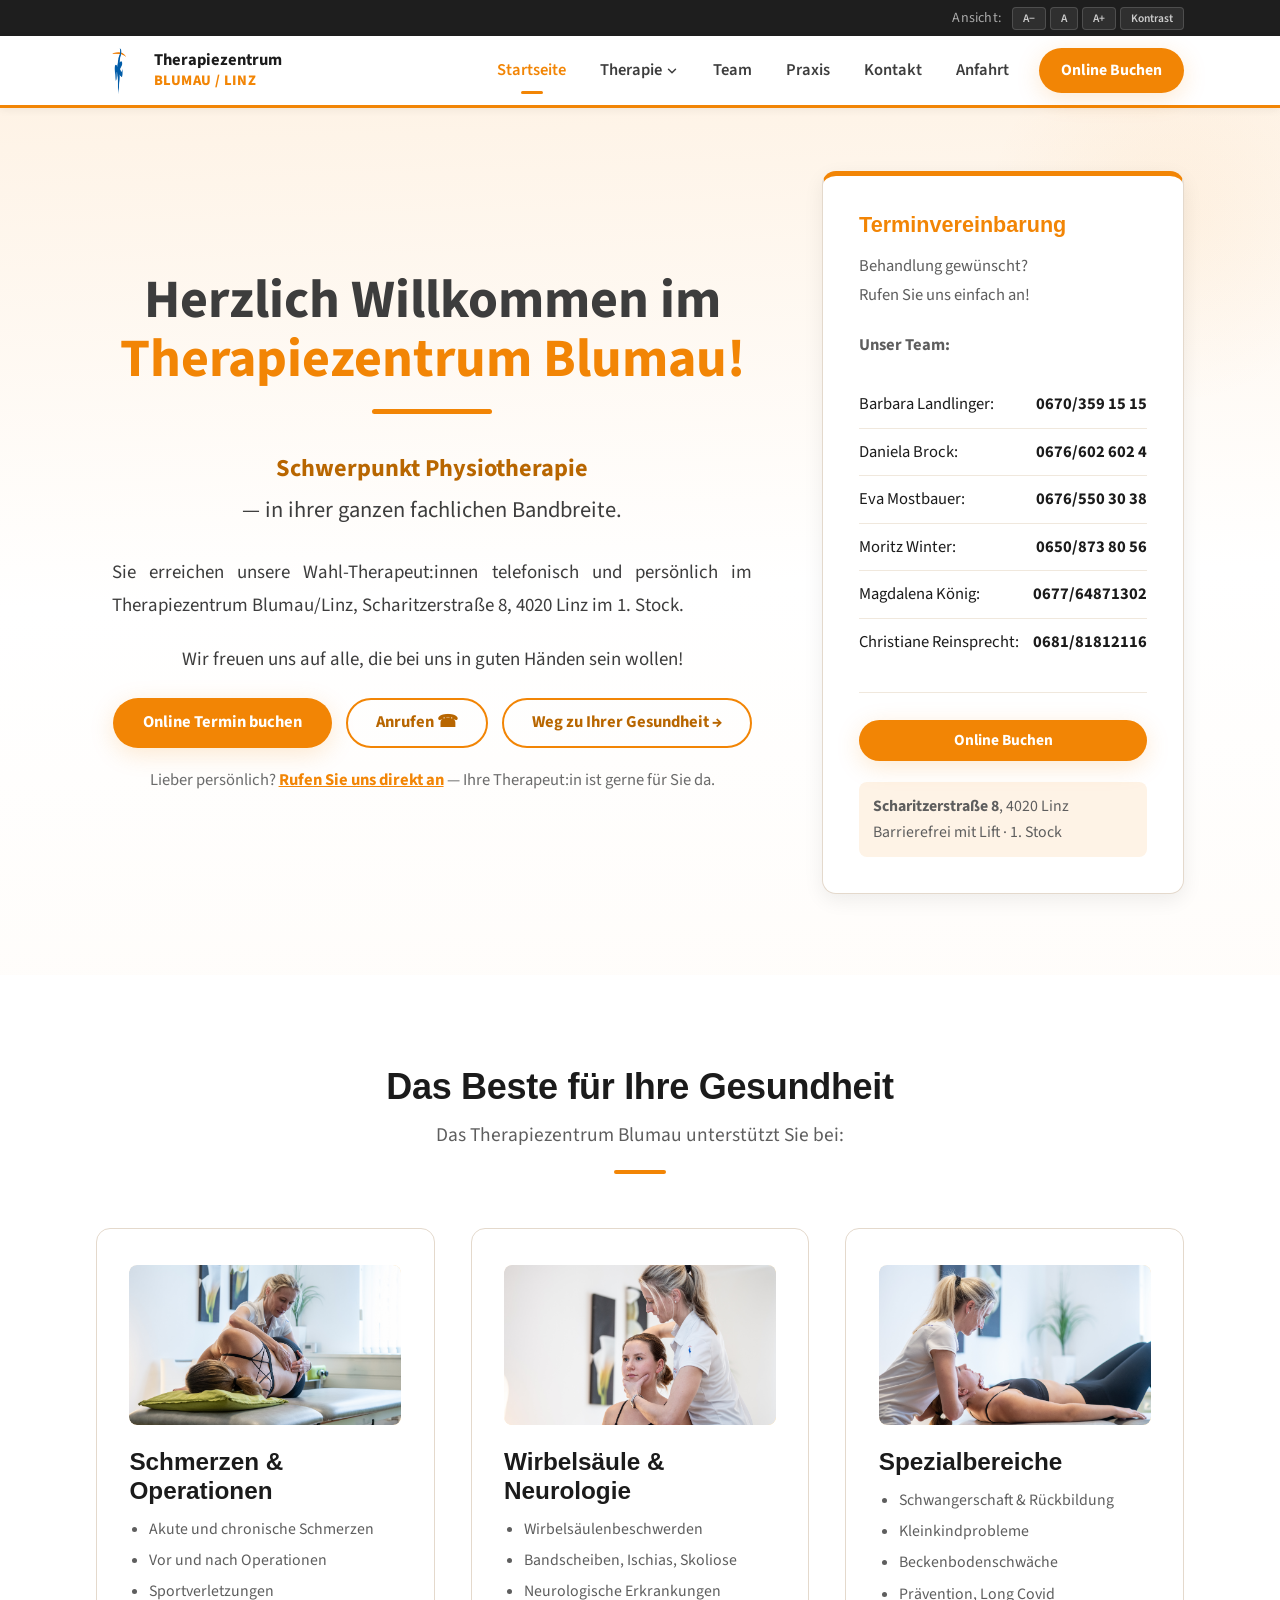
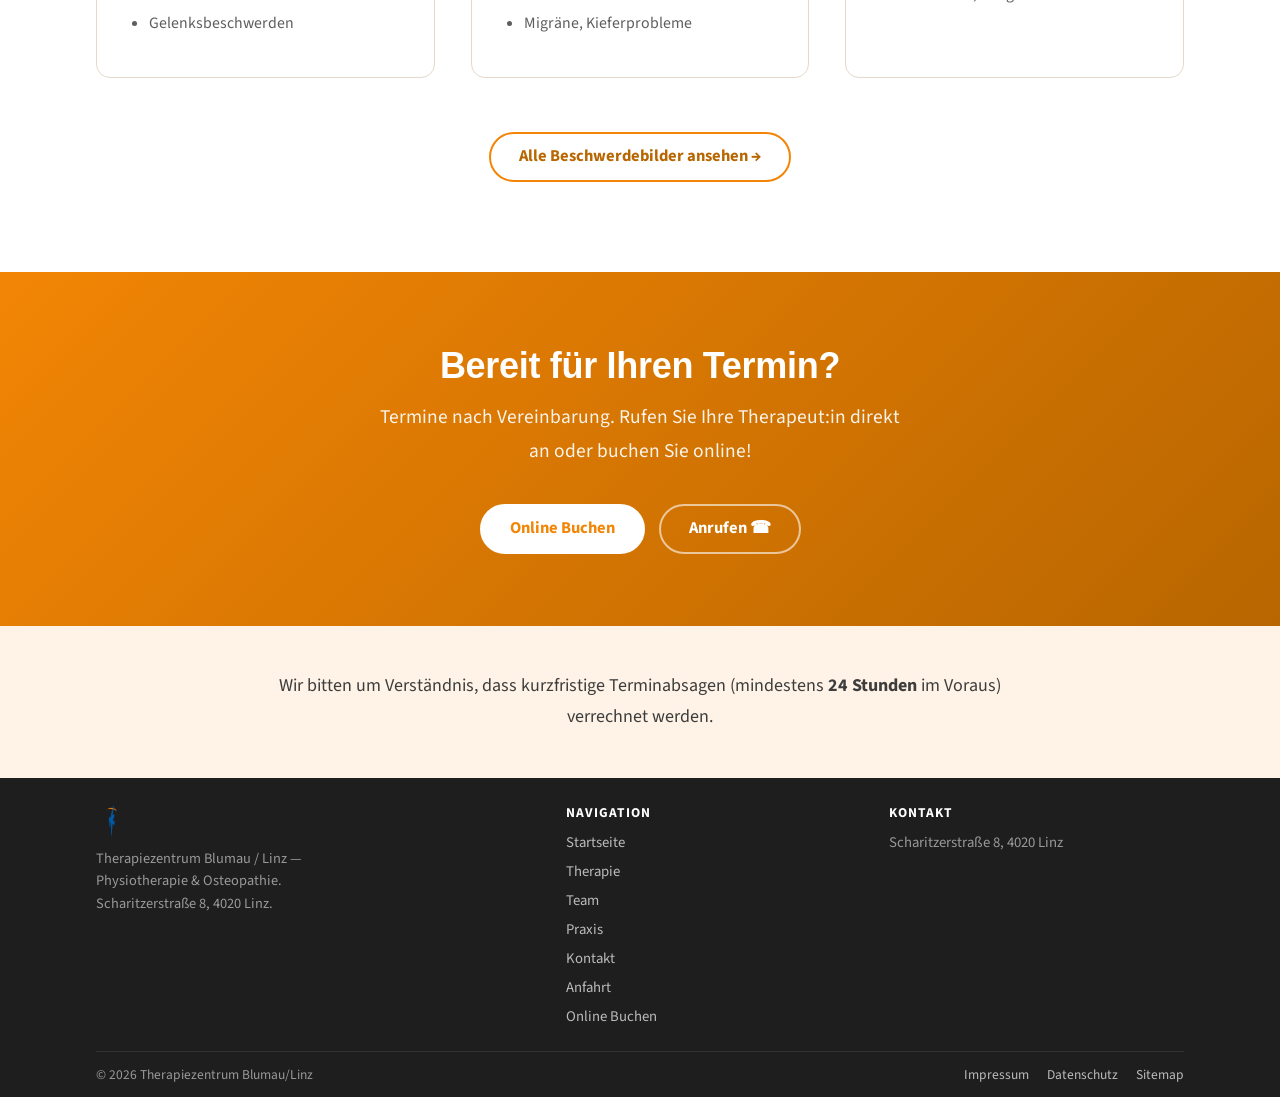
==== index.html @ 78f52077 "Startseite: "Unser Team" statt "Team TZB 2.0", zwei Varianten fuer Herzlich Willkommen Excel-Zeilen " ====
<!DOCTYPE html>
<html lang="de">
<head>
  <meta charset="UTF-8">
  <meta name="viewport" content="width=device-width, initial-scale=1.0">
  <title>Therapiezentrum Blumau / Linz — Physiotherapie & Osteopathie</title>
  <meta name="description" content="Therapiezentrum Blumau in Linz. Physiotherapie und Osteopathie. Wahltherapeuten, barrierefrei, Scharitzerstraße 8.">
  <link rel="preconnect" href="https://fonts.googleapis.com">
  <link rel="preconnect" href="https://fonts.gstatic.com" crossorigin>
  <link href="https://fonts.googleapis.com/css2?family=Playfair+Display:wght@500;700;800&family=Source+Sans+3:wght@400;500;600;700&family=Caveat:wght@700&display=swap" rel="stylesheet">
  <link rel="stylesheet" href="css/style.css">
</head>
<body>

  <!-- Splash Screen -->
  <div id="splash" aria-hidden="true">
    <img src="images/logo 2011 Manderl rev00.png" alt="" class="splash__logo">
    <p class="splash__name">Therapiezentrum<br><span>Blumau / Linz</span></p>
  </div>

  <!-- Accessibility Bar -->
  <div class="a11y-bar" role="toolbar" aria-label="Barrierefreiheit-Werkzeuge">
    <div class="container a11y-bar__inner">
      <span>Ansicht:</span>
      <div class="a11y-bar__controls">
        <button onclick="adjustFontSize(-1)" aria-label="Schrift verkleinern">A−</button>
        <button onclick="adjustFontSize(0)" aria-label="Schrift zurücksetzen">A</button>
        <button onclick="adjustFontSize(1)" aria-label="Schrift vergrößern">A+</button>
        <button onclick="toggleContrast()" id="contrastBtn" aria-label="Hohen Kontrast umschalten" aria-pressed="false">Kontrast</button>
      </div>
    </div>
  </div>

  <!-- Header -->
  <header class="site-header">
    <div class="container site-header__inner">
      <a href="index.html" class="logo" aria-label="Startseite">
        <div class="logo__icon">
          <img src="images/logo 2011 Manderl rev00.png" alt="" aria-hidden="true">
        </div>
        <div class="logo__text">Therapiezentrum<br><span>Blumau / Linz</span></div>
      </a>
      <button class="mobile-toggle" aria-label="Menü öffnen" aria-expanded="false">
        <span class="bar"></span><span class="bar"></span><span class="bar"></span>
      </button>
      <nav class="main-nav" aria-label="Hauptnavigation">
        <a href="index.html" class="main-nav__link main-nav__link--active">Startseite</a>
        <div class="nav-dropdown">
          <a href="therapie.html" class="main-nav__link">Therapie <svg class="nav-caret" width="14" height="14" viewBox="0 0 24 24" fill="none" stroke="currentColor" stroke-width="2.5" stroke-linecap="round" stroke-linejoin="round" aria-hidden="true"><polyline points="6 9 12 15 18 9"/></svg></a>
          <div class="nav-dropdown__panel" role="menu">
            <a href="therapie.html#physiotherapie" class="nav-dropdown__item" role="menuitem">
              <span class="nav-dropdown__item-icon"><svg width="14" height="14" viewBox="0 0 22 22" fill="none" aria-hidden="true"><rect x="8" y="2" width="6" height="18" rx="3" fill="currentColor"/><rect x="2" y="8" width="18" height="6" rx="3" fill="currentColor"/></svg></span>
              Physiotherapie
            </a>
            <a href="therapie.html#osteopathie" class="nav-dropdown__item" role="menuitem">
              <span class="nav-dropdown__item-icon"><svg width="14" height="14" viewBox="0 0 22 22" fill="none" aria-hidden="true"><circle cx="11" cy="11" r="9" stroke="currentColor" stroke-width="2" fill="none"/><rect x="9" y="5" width="4" height="12" rx="1.5" fill="currentColor"/><rect x="5" y="9" width="12" height="4" rx="1.5" fill="currentColor"/></svg></span>
              Osteopathie
            </a>
          </div>
        </div>
        <a href="team.html" class="main-nav__link">Team</a>
        <a href="praxis.html" class="main-nav__link">Praxis</a>
        <a href="kontakt.html" class="main-nav__link">Kontakt</a>
        <a href="anfahrt.html" class="main-nav__link">Anfahrt</a>
        <a href="buchen.html" class="nav-cta">Online Buchen</a>
      </nav>
    </div>
  </header>

  <main>

    <!-- Hero -->
    <section class="hero" aria-label="Willkommen">
      <div class="container grid grid--sidebar items-center">
        <div class="reveal">
          <h1 class="hero__welcome hero__welcome--schlicht">Herzlich Willkommen im<br><span class="accent">Therapiezentrum Blumau!</span></h1>

          <p class="hero__lead hero__lead--center">
            <strong>Schwerpunkt Physiotherapie</strong><br>
            — in ihrer ganzen fachlichen Bandbreite.
          </p>

          <p class="hero__body-text text-justify">
            Sie erreichen unsere Wahl-Therapeut:innen telefonisch und persönlich im Therapiezentrum Blumau/Linz, Scharitzerstraße&nbsp;8, 4020&nbsp;Linz im 1.&nbsp;Stock.
          </p>

          <p class="hero__body-text text-center">
            Wir freuen uns auf alle, die bei uns in guten Händen sein wollen!
          </p>

          <div class="hero__actions">
            <a href="buchen.html" class="btn btn--primary">Online Termin buchen</a>
            <a href="kontakt.html" class="btn btn--outline">Anrufen ☎</a>
            <a href="praxis.html#verrechnung" class="btn btn--outline">Weg zu Ihrer Gesundheit →</a>
          </div>
          <p class="hero__phone-hint text-sm">
            Lieber persönlich? <a href="kontakt.html">Rufen Sie uns direkt an</a> — Ihre Therapeut:in ist gerne für Sie da.
          </p>
        </div>

        <!-- Sidebar: Terminvereinbarung -->
        <aside class="reveal reveal-delay-2">
          <div class="info-card">
            <h3>Terminvereinbarung</h3>
            <p class="info-card__text">Behandlung gewünscht?<br>Rufen Sie uns einfach an!</p>
            <p class="info-card__text text-sm"><strong>Unser Team:</strong></p>
            <ul class="info-card__list">
              <li><span>Barbara Landlinger:</span> <a href="tel:+436703591515">0670/359 15 15</a></li>
              <li><span>Daniela Brock:</span> <a href="tel:+436766026024">0676/602 602 4</a></li>
              <li><span>Eva Mostbauer:</span> <a href="tel:+436765503038">0676/550 30 38</a></li>
              <li><span>Moritz Winter:</span> <a href="tel:+436508738056">0650/873 80 56</a></li>
              <li><span>Magdalena König:</span> <a href="tel:+4367764871302">0677/64871302</a></li>
              <li><span>Christiane Reinsprecht:</span> <a href="tel:+4368181812116">0681/81812116</a></li>
            </ul>
            <hr>
            <a href="buchen.html" class="btn btn--primary btn--full btn--sm">Online Buchen</a>
            <div class="info-card__address mt-2">
              <strong>Scharitzerstraße 8</strong>, 4020 Linz<br>
              Barrierefrei mit Lift · 1. Stock
            </div>
          </div>
        </aside>
      </div>
    </section>

    <!-- Services Preview (Beschwerdebilder) -->
    <section class="section" aria-labelledby="services-title">
      <div class="container">
        <div class="section-header">
          <h2 id="services-title">Das Beste für Ihre Gesundheit</h2>
          <p>Das Therapiezentrum Blumau unterstützt Sie bei:</p>
          <span class="section-header__line"></span>
        </div>

        <div class="grid grid--3">
          <article class="service-card reveal">
            <div class="service-card__photo">
              <img src="images/0004.jpg" alt="Physiotherapie Behandlung">
            </div>
            <h3>Schmerzen &amp; Operationen</h3>
            <ul>
              <li>Akute und chronische Schmerzen</li>
              <li>Vor und nach Operationen</li>
              <li>Sportverletzungen</li>
              <li>Gelenksbeschwerden</li>
            </ul>
          </article>
          <article class="service-card reveal reveal-delay-1">
            <div class="service-card__photo">
              <img src="images/0025.jpg" alt="Wirbelsäule und Neurologie Behandlung">
            </div>
            <h3>Wirbelsäule &amp; Neurologie</h3>
            <ul>
              <li>Wirbelsäulenbeschwerden</li>
              <li>Bandscheiben, Ischias, Skoliose</li>
              <li>Neurologische Erkrankungen</li>
              <li>Migräne, Kieferprobleme</li>
            </ul>
          </article>
          <article class="service-card reveal reveal-delay-2">
            <div class="service-card__photo">
              <img src="images/0010.jpg" alt="Spezialbereiche Therapie">
            </div>
            <h3>Spezialbereiche</h3>
            <ul>
              <li>Schwangerschaft &amp; Rückbildung</li>
              <li>Kleinkindprobleme</li>
              <li>Beckenbodenschwäche</li>
              <li>Prävention, Long Covid</li>
            </ul>
          </article>
        </div>

        <div class="text-center mt-6">
          <a href="therapie.html" class="btn btn--outline">Alle Beschwerdebilder ansehen →</a>
        </div>

       
      </div>
    </section>

    <!-- CTA Banner -->
    <section class="cta-banner" aria-label="Termin vereinbaren">
      <div class="container">
        <h2>Bereit für Ihren Termin?</h2>
        <p>Termine nach Vereinbarung. Rufen Sie Ihre Therapeut:in direkt an oder buchen Sie online!</p>
        <div class="cta-banner__actions">
          <a href="buchen.html" class="btn btn--white">Online Buchen</a>
          <a href="kontakt.html" class="btn btn--white-outline">Anrufen ☎</a>
        </div>
      </div>
    </section>

    <!-- Absage-Hinweis -->
    <section class="section bg-cream" style="padding: 2.5rem 0;">
      <div class="container container--narrow text-center">
        <p class="text-mid">
          Wir bitten um Verständnis, dass kurzfristige Terminabsagen (mindestens <strong>24 Stunden</strong> im Voraus) verrechnet werden.
        </p>
      </div>
    </section>

  </main>

  <!-- Footer -->
  <footer class="site-footer">
    <div class="container">
      <div class="site-footer__grid">
        <div class="site-footer__brand">
          <div class="logo__icon">
            <img src="images/logo 2011 Manderl rev00.png" alt="" aria-hidden="true">
          </div>
          <p>Therapiezentrum Blumau / Linz — Physiotherapie & Osteopathie. Scharitzerstraße&nbsp;8, 4020&nbsp;Linz.</p>
        </div>
        <nav aria-label="Footer Navigation">
          <h4>Navigation</h4>
          <ul>
            <li><a href="index.html">Startseite</a></li>
            <li><a href="therapie.html">Therapie</a></li>
            <li><a href="team.html">Team</a></li>
            <li><a href="praxis.html">Praxis</a></li>
            <li><a href="kontakt.html">Kontakt</a></li>
            <li><a href="anfahrt.html">Anfahrt</a></li>
            <li><a href="buchen.html">Online Buchen</a></li>
          </ul>
        </nav>
        <div>
          <h4>Kontakt</h4>
          <ul>
            <li>Scharitzerstraße 8, 4020 Linz</li>
          </ul>
        </div>
      </div>
      <div class="site-footer__bottom">
        <span>© 2026 Therapiezentrum Blumau/Linz</span>
        <div class="site-footer__bottom-links">
          <a href="#">Impressum</a>
          <a href="#">Datenschutz</a>
          <a href="#">Sitemap</a>
        </div>
      </div>
    </div>
  </footer>

  <script src="js/main.js"></script>
</body>
</html>
---- css/style.css ----
@charset "UTF-8";
*, *::before, *::after {
  box-sizing: border-box;
  margin: 0;
  padding: 0;
}

:root {
  --font-scale: 1;
}

html {
  font-size: calc(18px * var(--font-scale));
  scroll-behavior: smooth;
  scroll-padding-top: 92px;
  -webkit-text-size-adjust: 100%;
}

body {
  font-family: "Source Sans 3", "Segoe UI", Helvetica, Arial, sans-serif;
  background-color: #ffffff;
  color: #1b1b1b;
  line-height: 1.72;
  -webkit-font-smoothing: antialiased;
  -moz-osx-font-smoothing: grayscale;
  overflow-x: hidden;
}

img, picture, video, svg {
  display: block;
  max-width: 100%;
  height: auto;
}

a {
  text-decoration: none;
  color: inherit;
  transition: color 0.3s cubic-bezier(0.22, 1, 0.36, 1), background 0.3s cubic-bezier(0.22, 1, 0.36, 1), border-color 0.3s cubic-bezier(0.22, 1, 0.36, 1), box-shadow 0.3s cubic-bezier(0.22, 1, 0.36, 1), transform 0.3s cubic-bezier(0.22, 1, 0.36, 1);
}

ul, ol {
  list-style: none;
}

button {
  font-family: inherit;
  cursor: pointer;
}

address {
  font-style: normal;
}

hr {
  border: none;
  border-top: 1px solid #f0e8dd;
  margin: 1.5rem 0;
}

::selection {
  background: rgba(242, 133, 5, 0.18);
  color: #1b1b1b;
}

:focus-visible {
  outline: 3px solid #f28505;
  outline-offset: 2px;
  border-radius: 4px;
}

h1, h2, h3, h4, h5, h6 {
  font-family: "Arial", Helvetica, sans-serif;
  font-weight: 700;
  line-height: 1.2;
  color: #1b1b1b;
}

h1 {
  font-size: 2.8rem;
  letter-spacing: -0.5px;
}

h2 {
  font-size: 2rem;
  letter-spacing: -0.3px;
}

h3 {
  font-size: 1.35rem;
}

h4 {
  font-size: 1.1rem;
  font-family: "Source Sans 3", sans-serif;
  font-weight: 700;
}

p {
  margin-bottom: 1rem;
}
p:last-child {
  margin-bottom: 0;
}

.text-sm {
  font-size: 0.88rem;
}

.text-lg {
  font-size: 1.15rem;
}

.text-xl {
  font-size: 1.35rem;
}

.text-soft {
  color: #5e5e5e;
}

.text-mid {
  color: #3d3d3d;
}

.text-orange {
  color: #f28505;
}

.font-bold {
  font-weight: 700;
}

.container {
  width: 92%;
  max-width: 1120px;
  margin-left: auto;
  margin-right: auto;
  padding-left: 16px;
  padding-right: 16px;
}

.container--narrow {
  max-width: 820px;
}

.container--wide {
  max-width: 1280px;
}

.grid {
  display: grid;
  gap: 2rem;
}
.grid--2 {
  grid-template-columns: repeat(2, 1fr);
}
.grid--3 {
  grid-template-columns: repeat(3, 1fr);
}
.grid--2-1 {
  grid-template-columns: 1.4fr 0.6fr;
}
.grid--1-1 {
  grid-template-columns: 1fr 1fr;
}
.grid--sidebar {
  grid-template-columns: 1.3fr 0.7fr;
  gap: 3rem;
}

.flex {
  display: flex;
}

.flex-wrap {
  flex-wrap: wrap;
}

.flex-col {
  flex-direction: column;
}

.items-center {
  align-items: center;
}

.items-start {
  align-items: flex-start;
}

.justify-between {
  justify-content: space-between;
}

.justify-center {
  justify-content: center;
}

.gap-xs {
  gap: 0.5rem;
}

.gap-sm {
  gap: 0.75rem;
}

.gap-md {
  gap: 1rem;
}

.gap-lg {
  gap: 1.5rem;
}

.gap-xl {
  gap: 2rem;
}

.text-center {
  text-align: center;
}

.mt-1 {
  margin-top: 0.5rem;
}

.mt-2 {
  margin-top: 1rem;
}

.mt-3 {
  margin-top: 1.5rem;
}

.mt-4 {
  margin-top: 2rem;
}

.mt-6 {
  margin-top: 3rem;
}

.mt-8 {
  margin-top: 4rem;
}

.mb-1 {
  margin-bottom: 0.5rem;
}

.mb-2 {
  margin-bottom: 1rem;
}

.mb-3 {
  margin-bottom: 1.5rem;
}

.mb-4 {
  margin-bottom: 2rem;
}

.mb-6 {
  margin-bottom: 3rem;
}

.pt-0 {
  padding-top: 0;
}

.pb-0 {
  padding-bottom: 0;
}

.a11y-bar {
  background: #1e1e1e;
  color: #aaa;
  padding: 6px 0;
  font-size: 0.78rem;
  letter-spacing: 0.2px;
}
.a11y-bar__inner {
  display: flex;
  justify-content: flex-end;
  align-items: center;
  gap: 10px;
}
.a11y-bar__controls {
  display: flex;
  gap: 4px;
}
.a11y-bar button {
  background: rgba(255, 255, 255, 0.08);
  border: 1px solid rgba(255, 255, 255, 0.15);
  color: #ccc;
  padding: 2px 10px;
  border-radius: 4px;
  font-size: 0.82em;
  font-weight: 600;
  transition: 0.3s cubic-bezier(0.22, 1, 0.36, 1);
}
.a11y-bar button:hover, .a11y-bar button:focus-visible {
  background: #f28505;
  color: #ffffff;
  border-color: #f28505;
}

.site-header {
  background: #ffffff;
  position: sticky;
  top: 0;
  z-index: 1000;
  height: 72px;
  display: flex;
  align-items: center;
  border-bottom: 3px solid #f28505;
  box-shadow: 0 2px 8px rgba(0, 0, 0, 0.06);
}
.site-header__inner {
  display: flex;
  justify-content: space-between;
  align-items: center;
  width: 100%;
}

.logo {
  display: flex;
  align-items: center;
  gap: 12px;
  flex-shrink: 0;
}
.logo__icon {
  width: 46px;
  height: 46px;
  background: transparent;
  color: #ffffff;
  display: flex;
  align-items: center;
  justify-content: center;
  border-radius: 6px;
  font-family: "Playfair Display", serif;
  font-weight: 900;
  font-size: 1.55rem;
}
.logo__text {
  font-size: 0.92rem;
  font-weight: 700;
  line-height: 1.18;
  color: #1b1b1b;
}
.logo__text span {
  color: #f28505;
  font-weight: 800;
  text-transform: uppercase;
  letter-spacing: 0.4px;
  font-size: 0.88em;
}

.main-nav {
  display: flex;
  align-items: center;
  gap: 2px;
}
.main-nav__link {
  padding: 8px 16px;
  font-weight: 600;
  font-size: 0.92rem;
  color: #3d3d3d;
  border-radius: 8px;
  position: relative;
}
.main-nav__link:hover {
  color: #f28505;
  background: rgba(242, 133, 5, 0.05);
}
.main-nav__link--active {
  color: #f28505;
}
.main-nav__link--active::after {
  content: "";
  position: absolute;
  bottom: -1px;
  left: 50%;
  transform: translateX(-50%);
  width: 22px;
  height: 3px;
  background: #f28505;
  border-radius: 2px;
}

.nav-cta {
  display: inline-flex;
  align-items: center;
  gap: 6px;
  background: #f28505;
  color: #ffffff;
  padding: 9px 22px;
  border-radius: 100px;
  font-weight: 700;
  font-size: 0.88rem;
  margin-left: 12px;
  white-space: nowrap;
  box-shadow: 0 6px 24px rgba(242, 133, 5, 0.18);
}
.nav-cta:hover {
  background: #b86600;
  color: #ffffff;
  transform: translateY(-1px);
  box-shadow: 0 8px 28px rgba(242, 133, 5, 0.25);
}

.mobile-toggle {
  display: none;
  background: none;
  border: none;
  padding: 8px;
  z-index: 1100;
}
.mobile-toggle .bar {
  display: block;
  width: 26px;
  height: 3px;
  margin: 5px 0;
  background: #1b1b1b;
  border-radius: 2px;
  transition: 0.3s cubic-bezier(0.22, 1, 0.36, 1);
}
.mobile-toggle.is-open .bar:nth-child(1) {
  transform: rotate(45deg) translate(5px, 6px);
}
.mobile-toggle.is-open .bar:nth-child(2) {
  opacity: 0;
}
.mobile-toggle.is-open .bar:nth-child(3) {
  transform: rotate(-45deg) translate(6px, -7px);
}

.btn {
  display: inline-flex;
  align-items: center;
  justify-content: center;
  gap: 8px;
  padding: 13px 28px;
  border-radius: 100px;
  font-weight: 700;
  font-size: 0.92rem;
  border: 2px solid transparent;
  cursor: pointer;
  text-align: center;
  line-height: 1.2;
  transition: 0.3s cubic-bezier(0.22, 1, 0.36, 1);
}
.btn--primary {
  background: #f28505;
  color: #ffffff;
  box-shadow: 0 6px 24px rgba(242, 133, 5, 0.18);
}
.btn--primary:hover {
  background: #b86600;
  color: #ffffff;
  transform: translateY(-2px);
  box-shadow: 0 10px 32px rgba(242, 133, 5, 0.28);
}
.btn--outline {
  border-color: #f28505;
  color: #b86600;
  background: transparent;
}
.btn--outline:hover {
  background: #f28505;
  color: #ffffff;
  border-color: #f28505;
}
.btn--white {
  background: #ffffff;
  color: #f28505;
  border-color: #ffffff;
}
.btn--white:hover {
  background: #fef3e6;
  color: #b86600;
}
.btn--white-outline {
  background: transparent;
  color: #ffffff;
  border-color: rgba(255, 255, 255, 0.6);
}
.btn--white-outline:hover {
  background: rgba(255, 255, 255, 0.15);
  border-color: #ffffff;
  color: #ffffff;
}
.btn--ghost {
  border-color: rgba(255, 255, 255, 0.5);
  color: #ffffff;
  background: transparent;
}
.btn--ghost:hover {
  background: rgba(255, 255, 255, 0.12);
  border-color: #ffffff;
  color: #ffffff;
}
.btn--sm {
  padding: 9px 20px;
  font-size: 0.86rem;
}
.btn--full {
  width: 100%;
}

.section {
  padding: 5rem 0;
}

.section-header {
  text-align: center;
  margin-bottom: 3rem;
}
.section-header h2 {
  margin-bottom: 0.6rem;
}
.section-header p {
  font-size: 1.08rem;
  color: #5e5e5e;
  max-width: 560px;
  margin: 0 auto;
}
.section-header__line {
  display: block;
  width: 52px;
  height: 4px;
  background: #f28505;
  border-radius: 2px;
  margin: 1rem auto 0;
}

.bg-cream {
  background: #fef3e6;
}

.bg-white {
  background: #ffffff;
}

.bg-off {
  background: #fafaf7;
}

.page-header {
  background: linear-gradient(178deg, #fef3e6 0%, #ffffff 100%);
  padding: 2.8rem 0 2.5rem;
  border-bottom: 3px solid #f28505;
  text-align: center;
}
.page-header h1 {
  margin-bottom: 0.4rem;
}
.page-header p {
  color: #5e5e5e;
  font-size: 1.08rem;
}

.breadcrumb {
  display: flex;
  justify-content: center;
  align-items: center;
  gap: 8px;
  margin-bottom: 1rem;
  font-size: 0.86rem;
  color: #5e5e5e;
}
.breadcrumb a {
  color: #f28505;
}
.breadcrumb a:hover {
  text-decoration: underline;
}
.breadcrumb .sep {
  color: #bbb;
}

.hero {
  padding: 3.5rem 0 4.5rem;
  background: linear-gradient(178deg, #fef3e6 0%, #ffffff 55%, rgba(242, 133, 5, 0.02) 100%);
  position: relative;
  overflow: hidden;
}
.hero::before {
  content: "";
  position: absolute;
  top: -80px;
  right: -80px;
  width: 380px;
  height: 380px;
  background: radial-gradient(circle, rgba(242, 133, 5, 0.06) 0%, transparent 70%);
  border-radius: 50%;
  pointer-events: none;
}
.hero h1 {
  font-size: 3rem;
  margin-bottom: 1rem;
}
.hero h1 .accent {
  color: #f28505;
}
.hero__welcome {
  font-family: "Arial", Helvetica, sans-serif;
  font-size: 3.2rem;
  font-weight: 800;
  letter-spacing: 0.5px;
  line-height: 1.1;
  text-transform: uppercase;
  margin-bottom: 1.4rem;
  position: relative;
  padding-bottom: 0.9rem;
  text-align: center;
  color: #1b1b1b;
}
.hero__welcome::after {
  content: "";
  display: block;
  width: 120px;
  height: 5px;
  background: #f28505;
  border-radius: 4px;
  margin: 1.1rem auto 0;
}
.hero__welcome .accent {
  display: inline-block;
  color: #f28505;
  letter-spacing: 1.5px;
}
/* Willkommen – Variante „schlicht": gleiche Schrift wie der Fließtext */
.hero__welcome--schlicht {
  font-family: "Source Sans 3", "Segoe UI", Helvetica, Arial, sans-serif;
  font-weight: 700;
  text-transform: none;
  letter-spacing: 0;
  color: #3d3d3d;
}
.hero__welcome--schlicht .accent {
  letter-spacing: 0;
}
/* Willkommen – Variante „verspielt": Handschrift */
.hero__welcome--verspielt {
  font-family: "Caveat", "Segoe Script", cursive;
  font-size: 3.8rem;
  font-weight: 700;
  text-transform: none;
  letter-spacing: 0;
  line-height: 1;
  color: #3d3d3d;
}
.hero__welcome--verspielt .accent {
  letter-spacing: 0;
  font-size: 1.15em;
}
.hero__welcome--verspielt::after {
  width: 160px;
  height: 4px;
  transform: rotate(-2deg);
}
.hero__lead {
  font-size: 1.15rem;
  color: #5e5e5e;
  max-width: 520px;
  margin-bottom: 1.4rem;
  line-height: 1.75;
}
.hero__lead--center {
  text-align: center;
  margin-left: auto;
  margin-right: auto;
  font-size: 1.25rem;
  color: #3d3d3d;
}
.hero__lead--center strong {
  color: #b86600;
  font-size: 1.35rem;
}
.hero__body-text {
  font-size: 1.05rem;
  color: #3d3d3d;
  line-height: 1.75;
  max-width: 640px;
  margin: 0 auto 1.2rem;
}
.text-justify {
  text-align: justify;
  hyphens: auto;
}
.hero__phone-hint {
  margin-top: 0.5rem;
  margin-bottom: 1.5rem;
  font-size: 0.92rem;
  color: #6b6b6b;
  text-align: center;
}
.hero__phone-hint a {
  color: #f28505;
  font-weight: 700;
  text-decoration: underline;
}
.hero__phone-hint a:hover {
  color: #b86600;
}
.hero__actions {
  display: flex;
  gap: 14px;
  flex-wrap: wrap;
  margin: 0 auto 1rem;
  justify-content: center;
}
.hero__badge {
  display: inline-flex;
  align-items: center;
  gap: 10px;
  background: #ffffff;
  border: 1px solid #e4d9cc;
  border-left: 4px solid #f28505;
  padding: 14px 20px;
  border-radius: 8px;
  font-size: 0.9rem;
  box-shadow: 0 1px 3px rgba(0, 0, 0, 0.04);
}

.info-card {
  background: #ffffff;
  border: 1px solid #e4d9cc;
  border-top: 5px solid #f28505;
  border-radius: 14px;
  padding: 2rem;
  box-shadow: 0 6px 20px rgba(0, 0, 0, 0.07);
}
.info-card h3 {
  color: #f28505;
  font-size: 1.2rem;
  margin-bottom: 0.8rem;
}
.info-card__text {
  font-size: 0.92rem;
  color: #5e5e5e;
  margin-bottom: 1.2rem;
}
.info-card__list li {
  display: flex;
  justify-content: space-between;
  align-items: center;
  padding: 9px 0;
  border-bottom: 1px solid #f0e8dd;
  font-size: 0.92rem;
}
.info-card__list li:last-child {
  border-bottom: none;
}
.info-card__list li a {
  font-weight: 700;
  color: #1b1b1b;
}
.info-card__list li a:hover {
  color: #f28505;
}
.info-card__address {
  margin-top: 1.2rem;
  padding: 12px 14px;
  background: #fef3e6;
  border-radius: 8px;
  font-size: 0.88rem;
  color: #5e5e5e;
  line-height: 1.6;
}

.service-card {
  background: #ffffff;
  border: 1px solid #e4d9cc;
  border-radius: 14px;
  padding: 2rem 1.8rem;
  position: relative;
  overflow: hidden;
  transition: transform 0.3s cubic-bezier(0.22, 1, 0.36, 1), box-shadow 0.3s cubic-bezier(0.22, 1, 0.36, 1), border-color 0.3s cubic-bezier(0.22, 1, 0.36, 1);
}
.service-card::before {
  content: "";
  position: absolute;
  top: 0;
  left: 0;
  right: 0;
  height: 4px;
  background: #f28505;
  transform: scaleX(0);
  transform-origin: left;
  transition: transform 0.4s cubic-bezier(0.22, 1, 0.36, 1);
}
.service-card:hover {
  transform: translateY(-6px);
  box-shadow: 0 12px 40px rgba(0, 0, 0, 0.09);
  border-color: rgba(242, 133, 5, 0.25);
}
.service-card:hover::before {
  transform: scaleX(1);
}
.service-card__icon {
  font-size: 2.6rem;
  margin-bottom: 1rem;
  display: block;
  line-height: 1;
}
.service-card h3 {
  margin-bottom: 0.6rem;
}
.service-card p {
  color: #5e5e5e;
  font-size: 0.94rem;
  margin-bottom: 1rem;
}
.service-card ul {
  padding-left: 1.1rem;
  list-style: disc;
}
.service-card ul li {
  color: #5e5e5e;
  font-size: 0.88rem;
  margin-bottom: 4px;
}

.team-card {
  background: #fef3e6;
  border: 1px solid #e4d9cc;
  border-radius: 14px;
  padding: 1.5rem 1.8rem;
  display: flex;
  justify-content: space-between;
  align-items: center;
  flex-wrap: wrap;
  gap: 1rem;
  transition: border-color 0.3s cubic-bezier(0.22, 1, 0.36, 1), box-shadow 0.3s cubic-bezier(0.22, 1, 0.36, 1);
}
.team-card:hover {
  border-color: rgba(242, 133, 5, 0.3);
  box-shadow: 0 2px 8px rgba(0, 0, 0, 0.06);
}
.team-card__role {
  display: inline-block;
  background: rgba(242, 133, 5, 0.12);
  color: #b86600;
  font-size: 0.72rem;
  font-weight: 700;
  padding: 3px 12px;
  border-radius: 100px;
  text-transform: uppercase;
  letter-spacing: 0.5px;
  margin-bottom: 4px;
}
.team-card h4 {
  margin-bottom: 2px;
}
.team-card__spec {
  font-size: 0.9rem;
  color: #5e5e5e;
}
.team-card__bio {
  font-size: 0.86rem;
  color: #5e5e5e;
  margin-top: 0.5rem;
}
.team-card__actions {
  display: flex;
  gap: 10px;
  flex-wrap: wrap;
}

.phone-btn {
  display: inline-flex;
  align-items: center;
  gap: 6px;
  padding: 9px 18px;
  background: #ffffff;
  border: 1px solid #e4d9cc;
  border-radius: 100px;
  font-weight: 700;
  font-size: 0.88rem;
  color: #1b1b1b;
  transition: 0.3s cubic-bezier(0.22, 1, 0.36, 1);
}
.phone-btn:hover {
  border-color: #f28505;
  color: #f28505;
  box-shadow: 0 2px 8px rgba(0, 0, 0, 0.06);
}
.phone-btn--filled {
  background: #f28505;
  color: #ffffff;
  border-color: #f28505;
}
.phone-btn--filled:hover {
  background: #b86600;
  color: #ffffff;
  border-color: #b86600;
}

.cta-banner {
  padding: 4rem 0;
  background: linear-gradient(135deg, #f28505 0%, #b86600 100%);
  color: #ffffff;
  text-align: center;
}
.cta-banner h2 {
  color: #ffffff;
  font-size: 2rem;
  margin-bottom: 0.8rem;
}
.cta-banner p {
  font-size: 1.08rem;
  opacity: 0.92;
  max-width: 520px;
  margin: 0 auto 2rem;
}
.cta-banner__actions {
  display: flex;
  gap: 14px;
  justify-content: center;
  flex-wrap: wrap;
}

.therapy-detail {
  background: #ffffff;
  border: 1px solid #e4d9cc;
  border-radius: 14px;
  padding: 2.5rem;
  margin-bottom: 2.5rem;
}
.therapy-detail__header {
  display: flex;
  align-items: center;
  gap: 14px;
  margin-bottom: 1.2rem;
}
.therapy-detail__header .icon {
  font-size: 2.4rem;
  line-height: 1;
}
.therapy-detail__header h2 {
  margin-bottom: 0;
}
.therapy-detail p {
  color: #3d3d3d;
  line-height: 1.8;
}
/* ── Beschwerdebilder photo grid ─────────────────────────── */
.complaint-grid {
  display: grid;
  grid-template-columns: repeat(4, 1fr);
  gap: 0.7rem;
  margin-top: 1.5rem;
  list-style: none;
  padding: 0;
}
.complaint-card {
  position: relative;
  border-radius: 12px;
  overflow: hidden;
  aspect-ratio: 4 / 3;
  background-size: cover;
  background-position: center;
  transition: transform 0.35s cubic-bezier(0.22, 1, 0.36, 1),
              box-shadow 0.35s cubic-bezier(0.22, 1, 0.36, 1);
}
.complaint-card:hover {
  transform: scale(1.03);
  box-shadow: 0 10px 32px rgba(0, 0, 0, 0.18);
}
.complaint-card::after {
  content: '';
  position: absolute;
  inset: 0;
  background: linear-gradient(
    to top,
    rgba(15, 7, 0, 0.78) 0%,
    rgba(15, 7, 0, 0.28) 55%,
    rgba(15, 7, 0, 0.04) 100%
  );
}
.complaint-card span {
  position: absolute;
  bottom: 0;
  left: 0;
  right: 0;
  padding: 0.7rem 0.85rem;
  color: #ffffff;
  font-size: 0.8rem;
  font-weight: 600;
  line-height: 1.35;
  z-index: 1;
}
@media (max-width: 880px) {
  .complaint-grid { grid-template-columns: repeat(3, 1fr); }
}
@media (max-width: 580px) {
  .complaint-grid { grid-template-columns: repeat(2, 1fr); }
}

/* ── Therapy accordion checklist ────────────────────────── */
.therapy-detail__list {
  display: grid;
  grid-template-columns: repeat(auto-fit, minmax(210px, 1fr));
  gap: 10px;
  margin-top: 1.4rem;
}
.therapy-detail__list li {
  display: flex;
  align-items: center;
  gap: 10px;
  padding: 10px 14px;
  background: #fef3e6;
  border-radius: 8px;
  font-size: 0.92rem;
  font-weight: 500;
}
.therapy-detail__list li::before {
  content: "✓";
  color: #f28505;
  font-weight: 800;
  flex-shrink: 0;
}

.info-box {
  padding: 2rem;
  border-radius: 14px;
  border: 1px solid #e4d9cc;
}
.info-box--cream {
  background: #fef3e6;
}
.info-box--white {
  background: #ffffff;
}
.info-box--orange {
  background: #fef3e6;
  border-color: #f28505;
  border-width: 2px;
}
.info-box--accent {
  background: #fef3e6;
  border-left: 4px solid #f28505;
}
.info-box h3 {
  margin-bottom: 0.8rem;
}
.info-box h4 {
  margin-bottom: 0.3rem;
}

.contact-block .phone-lg {
  font-family: "Playfair Display", serif;
  font-size: 1.6rem;
  font-weight: 700;
  color: #f28505;
  display: inline-block;
  margin: 8px 0;
}
.contact-block .phone-lg:hover {
  color: #b86600;
}
.contact-block .directions {
  margin-top: 1.5rem;
  padding: 1.4rem;
  background: #fef3e6;
  border-radius: 14px;
  border: 1px solid #e4d9cc;
}

.map-wrapper {
  border-radius: 14px;
  overflow: hidden;
  box-shadow: 0 6px 20px rgba(0, 0, 0, 0.07);
  min-height: 380px;
  background: #eee;
}
.map-wrapper iframe {
  width: 100%;
  height: 100%;
  min-height: 380px;
  border: 0;
  display: block;
}

.booking-frame {
  border-radius: 14px;
  overflow: hidden;
  box-shadow: 0 12px 40px rgba(0, 0, 0, 0.09);
  background: #ffffff;
  border: 1px solid #e4d9cc;
}
.booking-frame iframe {
  width: 100%;
  min-height: 700px;
  border: 0;
  display: block;
}

.steps-grid {
  display: grid;
  grid-template-columns: repeat(3, 1fr);
  gap: 1.5rem;
  margin-bottom: 2.5rem;
}

.step-card {
  background: #ffffff;
  border: 1px solid #e4d9cc;
  border-radius: 14px;
  padding: 1.8rem;
  text-align: center;
}
.step-card__num {
  font-size: 2rem;
  margin-bottom: 0.8rem;
  display: block;
}
.step-card h3 {
  margin-bottom: 0.4rem;
  font-size: 1.05rem;
}
.step-card p {
  font-size: 0.86rem;
  color: #5e5e5e;
}

.values-grid {
  display: grid;
  grid-template-columns: repeat(2, 1fr);
  gap: 1rem;
}

.value-card {
  padding: 1.5rem;
  text-align: center;
  border-radius: 14px;
  background: #fef3e6;
  border: 1px solid #e4d9cc;
  transition: transform 0.3s cubic-bezier(0.22, 1, 0.36, 1);
}
.value-card:hover {
  transform: translateY(-3px);
}
.value-card__icon {
  font-size: 2.4rem;
  margin-bottom: 0.6rem;
  display: block;
}
.value-card h4 {
  font-size: 0.92rem;
  margin-bottom: 0.2rem;
}
.value-card p {
  font-size: 0.78rem;
  color: #5e5e5e;
}

.feature-item {
  display: flex;
  gap: 1rem;
  align-items: flex-start;
  padding: 1rem 1.2rem;
  border-radius: 8px;
  background: #fef3e6;
  margin-bottom: 0.8rem;
}
.feature-item__icon {
  font-size: 1.6rem;
  flex-shrink: 0;
  line-height: 1.4;
}
.feature-item h4 {
  margin-bottom: 0.15rem;
}
.feature-item p {
  font-size: 0.9rem;
  color: #5e5e5e;
  margin-bottom: 0;
}

.room-card {
  background: #ffffff;
  border-radius: 14px;
  overflow: hidden;
  border: 1px solid #e4d9cc;
  transition: transform 0.3s cubic-bezier(0.22, 1, 0.36, 1), box-shadow 0.3s cubic-bezier(0.22, 1, 0.36, 1);
}
.room-card:hover {
  transform: translateY(-4px);
  box-shadow: 0 6px 20px rgba(0, 0, 0, 0.07);
}
.room-card__visual {
  height: 180px;
  display: flex;
  align-items: center;
  justify-content: center;
  background: linear-gradient(135deg, #fef3e6, #fde8cc);
  font-size: 3.5rem;
}
.room-card__body {
  padding: 1.5rem;
}
.room-card__body h3 {
  margin-bottom: 0.4rem;
  font-size: 1.1rem;
}
.room-card__body p {
  font-size: 0.88rem;
  color: #5e5e5e;
}

.a11y-highlight {
  border-radius: 20px;
  padding: 3rem;
  text-align: center;
  background: linear-gradient(135deg, #fef3e6, #ffffff);
  border: 2px solid #e4d9cc;
}
.a11y-highlight__icon {
  margin: 0 auto 0.75rem;
  display: flex;
  justify-content: center;
  align-items: center;
  line-height: 1;
}
.a11y-highlight__icon svg {
  margin: 0 auto;
}
.a11y-highlight h3 {
  font-size: 1.6rem;
  color: #b86600;
  margin-bottom: 0.5rem;
}
.a11y-highlight p {
  color: #5e5e5e;
}

.step-list__item {
  display: flex;
  gap: 1rem;
  align-items: flex-start;
  margin-bottom: 1rem;
}
.step-list__item:last-child {
  margin-bottom: 0;
}
.step-list__num {
  font-family: "Playfair Display", serif;
  font-weight: 700;
  font-size: 1.2rem;
  color: #f28505;
  flex-shrink: 0;
  width: 1.5rem;
}

.site-footer {
  background: #1e1e1e;
  color: #999;
  padding: 1.5rem 0 0;
}
.site-footer a {
  color: #bbb;
}
.site-footer a:hover {
  color: #f28505;
}
.site-footer__grid {
  display: grid;
  grid-template-columns: 1.5fr 1fr 1fr;
  gap: 1.5rem;
  margin-bottom: 1rem;
}
.site-footer__brand .logo__icon {
  width: 32px;
  height: 32px;
  background: transparent;
  color: #ffffff;
  display: inline-flex;
  align-items: center;
  justify-content: center;
  border-radius: 5px;
  font-family: "Playfair Display", serif;
  font-weight: 900;
  font-size: 1rem;
  margin-bottom: 0.4rem;
}
.site-footer__brand p {
  font-size: 0.8rem;
  line-height: 1.55;
  max-width: 260px;
}
.site-footer h4 {
  color: #ffffff;
  font-family: "Source Sans 3", sans-serif;
  font-size: 0.75rem;
  text-transform: uppercase;
  letter-spacing: 1px;
  margin-bottom: 0.5rem;
}
.site-footer ul li {
  margin-bottom: 0.2rem;
  font-size: 0.82rem;
}
.site-footer__bottom {
  border-top: 1px solid #333;
  padding-top: 0.6rem;
  padding-bottom: 0.6rem;
  display: flex;
  justify-content: space-between;
  align-items: center;
  flex-wrap: wrap;
  gap: 0.5rem;
  font-size: 0.75rem;
}
.site-footer__bottom-links {
  display: flex;
  gap: 1rem;
}

@keyframes revealUp {
  from {
    opacity: 0;
    transform: translateY(28px);
  }
  to {
    opacity: 1;
    transform: translateY(0);
  }
}
body.js-ready .reveal {
  opacity: 0;
  transform: translateY(28px);
  transition: opacity 0.65s cubic-bezier(0.22, 1, 0.36, 1), transform 0.65s cubic-bezier(0.22, 1, 0.36, 1);
}

body.js-ready .reveal.is-visible {
  opacity: 1;
  transform: translateY(0);
}

body.js-ready .reveal-delay-1.is-visible {
  transition-delay: 0.08s;
}

body.js-ready .reveal-delay-2.is-visible {
  transition-delay: 0.16s;
}

body.js-ready .reveal-delay-3.is-visible {
  transition-delay: 0.24s;
}

body.js-ready .reveal-delay-4.is-visible {
  transition-delay: 0.32s;
}

body.js-ready .reveal-delay-5.is-visible {
  transition-delay: 0.4s;
}

body.js-ready .reveal-delay-6.is-visible {
  transition-delay: 0.48s;
}

body.js-ready .reveal-delay-7.is-visible {
  transition-delay: 0.56s;
}

body.js-ready .reveal-delay-8.is-visible {
  transition-delay: 0.64s;
}

body.high-contrast {
  background: #ffffff !important;
  color: #000 !important;
}
body.high-contrast .site-header {
  border-bottom-color: #000 !important;
}
body.high-contrast .page-header {
  border-bottom-color: #000 !important;
  background: #fff !important;
}
body.high-contrast h1, body.high-contrast h2, body.high-contrast h3, body.high-contrast h4, body.high-contrast h5, body.high-contrast h6, body.high-contrast p, body.high-contrast li, body.high-contrast span, body.high-contrast address {
  color: #000 !important;
}
body.high-contrast a {
  text-decoration: underline !important;
  color: #000 !important;
}
body.high-contrast .btn--primary, body.high-contrast .nav-cta {
  background: yellow !important;
  color: #000 !important;
  border: 2px solid #000 !important;
  box-shadow: none !important;
}
body.high-contrast .btn--outline, body.high-contrast .btn--ghost {
  border-color: #000 !important;
  color: #000 !important;
  background: transparent !important;
}
body.high-contrast .service-card, body.high-contrast .info-card, body.high-contrast .team-card, body.high-contrast .info-box, body.high-contrast .therapy-detail,
body.high-contrast .room-card, body.high-contrast .value-card, body.high-contrast .step-card, body.high-contrast .phone-btn, body.high-contrast .feature-item {
  border: 2px solid #000 !important;
  box-shadow: none !important;
  background: #fff !important;
}
body.high-contrast .hero, body.high-contrast .bg-cream, body.high-contrast .bg-off, body.high-contrast .cta-banner {
  background: #fff !important;
}
body.high-contrast .cta-banner {
  border: 3px solid #000 !important;
}
body.high-contrast .cta-banner h2, body.high-contrast .cta-banner p {
  color: #000 !important;
}
body.high-contrast .site-footer {
  background: #000 !important;
}
body.high-contrast .site-footer a {
  color: yellow !important;
}

@media (max-width: 960px) {
  .grid--sidebar,
  .grid--2,
  .grid--2-1,
  .grid--1-1 {
    grid-template-columns: 1fr;
  }
  .hero h1 {
    font-size: 2.4rem;
  }
  .hero__welcome {
    font-size: 2.6rem;
  }
  .site-footer__grid {
    grid-template-columns: 1fr;
    gap: 1.5rem;
  }
}
@media (max-width: 768px) {
  html {
    font-size: 16px;
  }
  h1 {
    font-size: 2.1rem;
  }
  h2 {
    font-size: 1.6rem;
  }
  .main-nav {
    position: fixed;
    inset: 0;
    background: rgba(255, 255, 255, 0.97);
    backdrop-filter: blur(12px);
    flex-direction: column;
    justify-content: center;
    align-items: center;
    gap: 6px;
    display: none;
    z-index: 1050;
  }
  .main-nav.is-open {
    display: flex;
  }
  .main-nav .main-nav__link {
    font-size: 1.2rem;
    padding: 14px 28px;
    text-align: center;
  }
  .main-nav .nav-cta {
    margin-left: 0;
    margin-top: 12px;
  }
  .mobile-toggle {
    display: block;
  }
  .hero {
    padding: 2rem 0 3rem;
    text-align: center;
  }
  .hero h1 {
    font-size: 2.2rem;
  }
  .hero__welcome {
    font-size: 2.2rem;
  }
  .hero__welcome::after {
    margin-left: auto;
    margin-right: auto;
  }
  .hero__lead {
    margin-left: auto;
    margin-right: auto;
  }
  .hero__actions {
    justify-content: center;
  }
  .hero__badge {
    margin: 0 auto;
    text-align: left;
  }
  .section {
    padding: 3rem 0;
  }
  .grid--3, .steps-grid {
    grid-template-columns: 1fr;
  }
  .team-card {
    flex-direction: column;
    align-items: flex-start;
  }
  .team-card__actions {
    width: 100%;
  }
  .phone-btn {
    width: 100%;
    justify-content: center;
  }
  .values-grid {
    gap: 0.8rem;
  }
  .therapy-detail {
    padding: 1.5rem;
  }
  .a11y-highlight {
    padding: 2rem 1.5rem;
  }
}
@media (max-width: 480px) {
  h1 {
    font-size: 1.85rem;
  }
  .hero h1 {
    font-size: 1.9rem;
  }
  .hero__welcome {
    font-size: 1.9rem;
  }
  .btn {
    padding: 12px 22px;
    font-size: 0.88rem;
  }
  .btn--sm {
    padding: 8px 16px;
    font-size: 0.82rem;
  }
  .info-card {
    padding: 1.5rem;
  }
  .values-grid {
    grid-template-columns: 1fr;
  }
}

/* ── Nav Dropdown ───────────────────────────────────────── */
.nav-dropdown {
  position: relative;
}
/* invisible bridge fills the gap so mouse movement doesn't drop hover */
.nav-dropdown::after {
  content: '';
  position: absolute;
  top: 100%;
  left: -16px;
  right: -16px;
  height: 14px;
}
.nav-dropdown > .main-nav__link {
  display: inline-flex;
  align-items: center;
  gap: 3px;
}
.nav-caret {
  transition: transform 0.25s cubic-bezier(0.22, 1, 0.36, 1);
  flex-shrink: 0;
}
.nav-dropdown:hover .nav-caret,
.nav-dropdown:focus-within .nav-caret {
  transform: rotate(180deg);
}
.nav-dropdown__panel {
  position: absolute;
  top: calc(100% + 10px);
  left: 50%;
  transform: translateX(-50%) translateY(-6px);
  min-width: 220px;
  background: #ffffff;
  border: 1px solid #e4d9cc;
  border-radius: 12px;
  box-shadow: 0 16px 48px rgba(0, 0, 0, 0.13);
  padding: 6px;
  opacity: 0;
  pointer-events: none;
  transition: opacity 0.2s cubic-bezier(0.22, 1, 0.36, 1),
              transform 0.2s cubic-bezier(0.22, 1, 0.36, 1);
  z-index: 500;
}
.nav-dropdown:hover .nav-dropdown__panel,
.nav-dropdown:focus-within .nav-dropdown__panel {
  opacity: 1;
  pointer-events: auto;
  transform: translateX(-50%) translateY(0);
}
.nav-dropdown__panel::before {
  content: '';
  position: absolute;
  top: -7px;
  left: 50%;
  transform: translateX(-50%);
  border-left: 7px solid transparent;
  border-right: 7px solid transparent;
  border-bottom: 7px solid #e4d9cc;
}
.nav-dropdown__panel::after {
  content: '';
  position: absolute;
  top: -6px;
  left: 50%;
  transform: translateX(-50%);
  border-left: 6px solid transparent;
  border-right: 6px solid transparent;
  border-bottom: 6px solid #ffffff;
}
.nav-dropdown__item {
  display: flex;
  align-items: center;
  gap: 10px;
  padding: 10px 14px;
  border-radius: 8px;
  font-weight: 600;
  font-size: 0.88rem;
  color: #3d3d3d;
  transition: background 0.15s, color 0.15s;
}
.nav-dropdown__item:hover {
  background: #fef3e6;
  color: #f28505;
}
.nav-dropdown__item-icon {
  width: 30px;
  height: 30px;
  background: rgba(242, 133, 5, 0.1);
  border-radius: 6px;
  display: flex;
  align-items: center;
  justify-content: center;
  flex-shrink: 0;
  color: #f28505;
}

/* Mobile: items shown inline in full-screen overlay */
@media (max-width: 768px) {
  .nav-dropdown__panel {
    position: static;
    transform: none !important;
    opacity: 1;
    pointer-events: auto;
    box-shadow: none;
    border: none;
    border-radius: 0;
    padding: 4px 0 4px 1rem;
    background: transparent;
  }
  .nav-dropdown__panel::before,
  .nav-dropdown__panel::after {
    display: none;
  }
  .nav-dropdown__item {
    font-size: 1.05rem;
    color: #5e5e5e;
    padding: 8px 14px;
  }
  .nav-caret {
    display: none;
  }
}

/* ── Splash Screen ──────────────────────────────────────── */
#splash {
  position: fixed;
  inset: 0;
  background: #ffffff;
  display: flex;
  flex-direction: column;
  align-items: center;
  justify-content: center;
  gap: 1.2rem;
  z-index: 9999;
  transition: opacity 0.45s ease;
}
#splash.splash--fade {
  opacity: 0;
  pointer-events: none;
}
.splash__logo {
  height: 180px;
  width: auto;
  animation: splashPulse 0.85s ease-in-out infinite alternate;
}
@media (min-width: 1024px) {
  .splash__logo {
    height: 260px;
  }
}
@media (max-width: 768px) {
  .splash__logo {
    height: 120px;
  }
}
@keyframes splashPulse {
  from { transform: scale(0.9); opacity: 0.65; }
  to   { transform: scale(1.12); opacity: 1; }
}
.splash__name {
  font-family: "Playfair Display", serif;
  font-size: 1.8rem;
  font-weight: 700;
  color: #2d2d2d;
  text-align: center;
  line-height: 1.25;
}
@media (min-width: 1024px) {
  .splash__name {
    font-size: 2.2rem;
  }
}
.splash__name span {
  display: block;
  color: #f28505;
  font-size: 1rem;
  font-weight: 600;
  font-family: "Source Sans 3", sans-serif;
  letter-spacing: 0.06em;
  text-transform: uppercase;
}
@media (min-width: 1024px) {
  .splash__name span {
    font-size: 1.15rem;
  }
}

/* ── Leitung Strip ──────────────────────────────────────── */
.leitung-strip {
  display: inline-flex;
  align-items: center;
  gap: 1rem;
  padding: 0.65rem 1.8rem;
  background: #fef8f2;
  border: 1px solid #f0e8dd;
  border-radius: 100px;
  font-size: 0.83rem;
  color: #6b6b6b;
  flex-wrap: wrap;
  justify-content: center;
}
.leitung-strip strong { color: #2d2d2d; }
.leitung-strip__sep { color: #d4c9bb; font-size: 1.1rem; }

/* ── Therapy Accordion ──────────────────────────────────── */
.therapy-accordion {
  background: #ffffff;
  border: 1px solid #e4d9cc;
  border-radius: 14px;
  margin-bottom: 2.5rem;
  overflow: hidden;
}
.therapy-accordion__trigger {
  display: flex;
  align-items: center;
  justify-content: space-between;
  gap: 1rem;
  padding: 1.8rem 2.5rem;
  cursor: pointer;
  list-style: none;
  background: #ffffff;
  transition: background 0.2s;
  border-bottom: 1px solid transparent;
}
.therapy-accordion__trigger::-webkit-details-marker { display: none; }
.therapy-accordion__trigger::marker { display: none; }
.therapy-accordion__trigger:hover {
  background: #fef8f2;
}
details[open] > .therapy-accordion__trigger {
  background: #fef3e6;
  border-bottom-color: #f0e8dd;
}
.therapy-accordion__trigger h2 {
  margin: 0;
  font-size: 1.5rem;
  color: #1b1b1b;
}
.therapy-accordion__icon {
  width: 40px;
  height: 40px;
  border-radius: 50%;
  background: rgba(242, 133, 5, 0.1);
  display: flex;
  align-items: center;
  justify-content: center;
  flex-shrink: 0;
}
.therapy-accordion__arrow {
  flex-shrink: 0;
  color: #f28505;
  transition: transform 0.35s cubic-bezier(0.22, 1, 0.36, 1);
}
details[open] .therapy-accordion__arrow {
  transform: rotate(180deg);
}
.therapy-accordion__trigger-left {
  display: flex;
  align-items: center;
  gap: 1rem;
}
.therapy-accordion__body {
  padding: 2rem 2.5rem 2.5rem;
}
.therapy-accordion__body p {
  color: #3d3d3d;
  line-height: 1.8;
}
.therapy-accordion__body .therapy-detail__list {
  margin-top: 1.4rem;
}

.therapy-therapists {
  margin-top: 1.8rem;
  padding-top: 1.5rem;
  border-top: 1px solid #f0e8dd;
}
.therapy-therapists__title {
  font-size: 0.95rem;
  font-weight: 700;
  color: #1b1b1b;
  margin-bottom: 0.85rem;
  text-transform: uppercase;
  letter-spacing: 0.04em;
}
.therapy-therapists__list {
  display: flex;
  flex-wrap: wrap;
  gap: 0.6rem;
}
.therapy-therapist-btn {
  display: inline-flex;
  align-items: center;
  padding: 8px 18px;
  border-radius: 100px;
  background: #ffffff;
  border: 2px solid #f28505;
  color: #b86600;
  font-weight: 600;
  font-size: 0.88rem;
  transition: 0.25s cubic-bezier(0.22, 1, 0.36, 1);
}
.therapy-therapist-btn:hover {
  background: #f28505;
  color: #ffffff;
  transform: translateY(-1px);
  box-shadow: 0 6px 18px rgba(242, 133, 5, 0.22);
}

@media (max-width: 768px) {
  .therapy-accordion__trigger {
    padding: 1.3rem 1.5rem;
  }
  .therapy-accordion__body {
    padding: 1.2rem 1.5rem 1.8rem;
  }
}

/* ── Logo SVG ───────────────────────────────────────────── */
.logo__icon {
  font-size: 0;
  line-height: 0;
}
.logo__icon svg { display: block; }
.logo__icon img { width: 100%; height: 100%; object-fit: contain; display: block; }

/* ── Service Card Photo Placeholder ────────────────────── */
.service-card__photo {
  height: 160px;
  background: linear-gradient(135deg, #fef3e6 0%, #fde4b4 100%);
  border-radius: 8px;
  margin-bottom: 1.2rem;
  display: flex;
  flex-direction: column;
  align-items: center;
  justify-content: center;
  gap: 0.4rem;
  overflow: hidden;
}
.service-card__photo img {
  width: 100%;
  height: 100%;
  object-fit: cover;
  border-radius: 8px;
  display: block;
}
.service-card__photo-inner {
  display: flex;
  flex-direction: column;
  align-items: center;
  gap: 0.5rem;
  opacity: 0.4;
  color: #b86600;
}
.service-card__photo-inner span {
  font-size: 0.68rem;
  font-weight: 700;
  text-transform: uppercase;
  letter-spacing: 1px;
}

/* ── Room Card Photo Placeholder ────────────────────────── */
.room-card__photo {
  height: 180px;
  background: linear-gradient(135deg, #fef3e6 0%, #fde4b4 100%);
  display: flex;
  flex-direction: column;
  align-items: center;
  justify-content: center;
  gap: 0.4rem;
  overflow: hidden;
}
.room-card__photo img {
  width: 100%;
  height: 100%;
  object-fit: cover;
  display: block;
}
.room-card__photo-inner {
  display: flex;
  flex-direction: column;
  align-items: center;
  gap: 0.5rem;
  opacity: 0.4;
  color: #b86600;
}
.room-card__photo-inner span {
  font-size: 0.68rem;
  font-weight: 700;
  text-transform: uppercase;
  letter-spacing: 1px;
}

/* ── Team Grid ───────────────────────────────────────────── */
.team-grid {
  display: grid;
  grid-template-columns: repeat(3, 1fr);
  gap: 2rem;
}
.team-grid-card {
  background: #ffffff;
  border: 1px solid #e4d9cc;
  border-radius: 14px;
  overflow: hidden;
  display: flex;
  flex-direction: column;
  transition: transform 0.3s cubic-bezier(0.22, 1, 0.36, 1),
              box-shadow 0.3s cubic-bezier(0.22, 1, 0.36, 1),
              border-color 0.3s cubic-bezier(0.22, 1, 0.36, 1);
}
.team-grid-card:hover {
  transform: translateY(-6px);
  box-shadow: 0 12px 40px rgba(0, 0, 0, 0.09);
  border-color: rgba(242, 133, 5, 0.35);
}
.team-grid-card__photo {
  aspect-ratio: 3 / 4;
  max-height: 260px;
  background: linear-gradient(160deg, #fef3e6 0%, #fde4b4 100%);
  display: flex;
  flex-direction: column;
  align-items: center;
  justify-content: center;
  gap: 0.5rem;
  border-bottom: 1px solid #f0e8dd;
  overflow: hidden;
}
.team-grid-card__photo img {
  width: 100%;
  height: 100%;
  object-fit: cover;
  object-position: top;
  display: block;
}
.team-grid-card__photo-placeholder {
  display: flex;
  flex-direction: column;
  align-items: center;
  gap: 0.5rem;
  opacity: 0.38;
  color: #b86600;
}
.team-grid-card__photo-placeholder span {
  font-size: 0.68rem;
  font-weight: 700;
  text-transform: uppercase;
  letter-spacing: 1px;
}
.team-grid-card__body {
  padding: 1.3rem 1.5rem 1.6rem;
  flex: 1;
  display: flex;
  flex-direction: column;
}
.team-grid-card__body h4 {
  font-size: 1rem;
  margin: 4px 0 3px;
}
.team-grid-card__body .team-card__spec {
  font-size: 0.82rem;
  color: #5e5e5e;
  margin-bottom: 0.5rem;
}
.team-grid-card__body .team-card__bio {
  font-size: 0.82rem;
  color: #5e5e5e;
  margin-bottom: 0;
  flex: 1;
}
.team-grid-card__actions {
  margin-top: auto;
  padding-top: 1rem;
  display: flex;
  flex-direction: column;
  gap: 0.5rem;
}
.team-grid-card__actions .phone-btn,
.team-grid-card__actions .btn--primary {
  width: 100%;
  justify-content: center;
  font-size: 0.84rem;
}

/* ── Leitung-Box (full-width featured leader card) ──────── */
.leitung-grid {
  display: grid;
  grid-template-columns: repeat(2, 1fr);
  gap: 2rem;
  max-width: 680px;
  margin: 0 auto;
}

@media (max-width: 960px) {
  .team-grid {
    grid-template-columns: repeat(2, 1fr);
  }
}
@media (max-width: 600px) {
  .team-grid {
    grid-template-columns: 1fr;
  }
  .leitung-grid {
    grid-template-columns: 1fr;
  }
}

/* ── Team Contact Grid (kontakt.html) ───────────────────── */
.team-contact-grid {
  display: grid;
  grid-template-columns: repeat(3, 1fr);
  gap: 1.2rem;
  margin-bottom: 2rem;
}
.team-contact-card {
  display: flex;
  align-items: center;
  gap: 1rem;
  padding: 1rem 1.2rem;
  background: #ffffff;
  border: 1px solid #e4d9cc;
  border-radius: 12px;
  text-decoration: none;
  color: inherit;
  transition: border-color 0.25s cubic-bezier(0.22, 1, 0.36, 1),
              box-shadow 0.25s cubic-bezier(0.22, 1, 0.36, 1),
              transform 0.25s cubic-bezier(0.22, 1, 0.36, 1);
}
.team-contact-card:hover {
  border-color: #f28505;
  box-shadow: 0 4px 16px rgba(0, 0, 0, 0.07);
  transform: translateY(-2px);
  color: inherit;
}
.team-contact-card__photo {
  width: 52px;
  height: 52px;
  border-radius: 50%;
  background: linear-gradient(135deg, #fef3e6 0%, #fde4b4 100%);
  flex-shrink: 0;
  overflow: hidden;
}
.team-contact-card__photo img {
  width: 100%;
  height: 100%;
  object-fit: cover;
  object-position: top;
  display: block;
}
.team-contact-card__info {
  display: flex;
  flex-direction: column;
  gap: 2px;
  min-width: 0;
}
.team-contact-card__info strong {
  font-size: 0.88rem;
  font-weight: 700;
  color: #1b1b1b;
  white-space: nowrap;
  overflow: hidden;
  text-overflow: ellipsis;
}
.team-contact-card__info span {
  font-size: 0.78rem;
  color: #5e5e5e;
}
.team-contact-card__tel {
  font-weight: 700;
  color: #f28505 !important;
  font-size: 0.84rem !important;
}
@media (max-width: 900px) {
  .team-contact-grid {
    grid-template-columns: repeat(2, 1fr);
  }
}
@media (max-width: 520px) {
  .team-contact-grid {
    grid-template-columns: 1fr;
  }
}

/* ── Profile Trigger (clickable name in compact card) ───── */
.profile-trigger {
  background: none;
  border: none;
  padding: 0;
  font: inherit;
  font-weight: 700;
  cursor: pointer;
  color: inherit;
  text-align: left;
  text-decoration-line: underline;
  text-decoration-style: dotted;
  text-decoration-color: #c8a87e;
  text-underline-offset: 3px;
}
.profile-trigger:hover { color: #b86600; }

/* ── Profile Modal ───────────────────────────────────────── */
.profile-modal-backdrop {
  position: fixed;
  inset: 0;
  background: rgba(0, 0, 0, 0.45);
  z-index: 2000;
  display: flex;
  align-items: center;
  justify-content: center;
  padding: 1rem;
  opacity: 0;
  visibility: hidden;
  transition: opacity 0.22s ease, visibility 0.22s ease;
}
.profile-modal-backdrop.is-open {
  opacity: 1;
  visibility: visible;
}
.profile-modal {
  background: #fff;
  border-radius: 16px;
  max-width: 520px;
  width: 100%;
  max-height: 82vh;
  overflow-y: auto;
  padding: 2rem 2rem 1.75rem;
  position: relative;
  transform: translateY(18px);
  transition: transform 0.22s ease;
  box-shadow: 0 24px 64px rgba(0, 0, 0, 0.18);
}
.profile-modal-backdrop.is-open .profile-modal {
  transform: translateY(0);
}
.profile-modal__close {
  position: absolute;
  top: 1rem;
  right: 1rem;
  background: none;
  border: 1px solid #e4d9cc;
  border-radius: 50%;
  width: 2rem;
  height: 2rem;
  cursor: pointer;
  color: #5e5e5e;
  font-size: 1.1rem;
  line-height: 1;
  display: flex;
  align-items: center;
  justify-content: center;
  transition: background 0.15s, color 0.15s;
}
.profile-modal__close:hover { background: #fef3e6; color: #1b1b1b; }
.profile-modal__role {
  font-size: 0.72rem;
  font-weight: 700;
  text-transform: uppercase;
  letter-spacing: 0.7px;
  color: #b86600;
  margin: 0 0 0.25rem;
}
.profile-modal__name {
  font-size: 1.15rem;
  font-weight: 700;
  margin: 0 2rem 0 0;
}
.profile-modal__subtitle {
  font-size: 0.8rem;
  color: #7a6652;
  margin: 0.3rem 0 0;
  line-height: 1.5;
}
.profile-modal__section {
  margin-top: 1.25rem;
  padding-top: 1.25rem;
  border-top: 1px solid #f0e8dd;
}
.profile-modal__section h5 {
  font-size: 0.7rem;
  font-weight: 700;
  text-transform: uppercase;
  letter-spacing: 0.7px;
  color: #b86600;
  margin-bottom: 0.5rem;
}
.profile-modal__section p {
  font-size: 0.85rem;
  color: #5e5e5e;
  line-height: 1.65;
  margin: 0;
}

/* ── Team Profile Cards (full-width, detailed) ───────────── */
.team-grid-card--profile {
  grid-column: 1 / -1;
  flex-direction: row;
}
.team-grid-card--profile .team-grid-card__photo {
  width: 210px;
  min-width: 210px;
  aspect-ratio: unset;
  max-height: none;
  min-height: 340px;
  border-bottom: none;
  border-right: 1px solid #f0e8dd;
}
.team-profile__sections {
  display: grid;
  grid-template-columns: 1fr 1fr;
  gap: 1.5rem 2.5rem;
  margin-top: 1rem;
}
.team-profile__section h5 {
  font-size: 0.7rem;
  font-weight: 700;
  text-transform: uppercase;
  letter-spacing: 0.7px;
  color: #b86600;
  margin-bottom: 0.5rem;
}
.team-profile__section p {
  font-size: 0.82rem;
  color: #5e5e5e;
  line-height: 1.65;
  margin-bottom: 0.5rem;
}
.team-profile__section p:last-child { margin-bottom: 0; }
.team-profile__edu-list {
  list-style: none;
  padding: 0;
  margin: 0;
}
.team-profile__edu-list li {
  display: flex;
  gap: 0.75rem;
  padding: 0.22rem 0;
  border-bottom: 1px solid #f4ede7;
  font-size: 0.8rem;
  color: #5e5e5e;
}
.team-profile__edu-list li:last-child { border-bottom: none; }
.team-profile__edu-year {
  min-width: 5.2rem;
  font-weight: 600;
  color: #8a6f5e;
  font-size: 0.78rem;
  flex-shrink: 0;
}
@media (max-width: 820px) {
  .team-grid-card--profile {
    flex-direction: column;
  }
  .team-grid-card--profile .team-grid-card__photo {
    width: 100%;
    max-height: 280px;
    aspect-ratio: 4 / 3;
    min-height: unset;
    border-right: none;
    border-bottom: 1px solid #f0e8dd;
  }
  .team-profile__sections {
    grid-template-columns: 1fr;
  }
}

/*# sourceMappingURL=style.css.map */
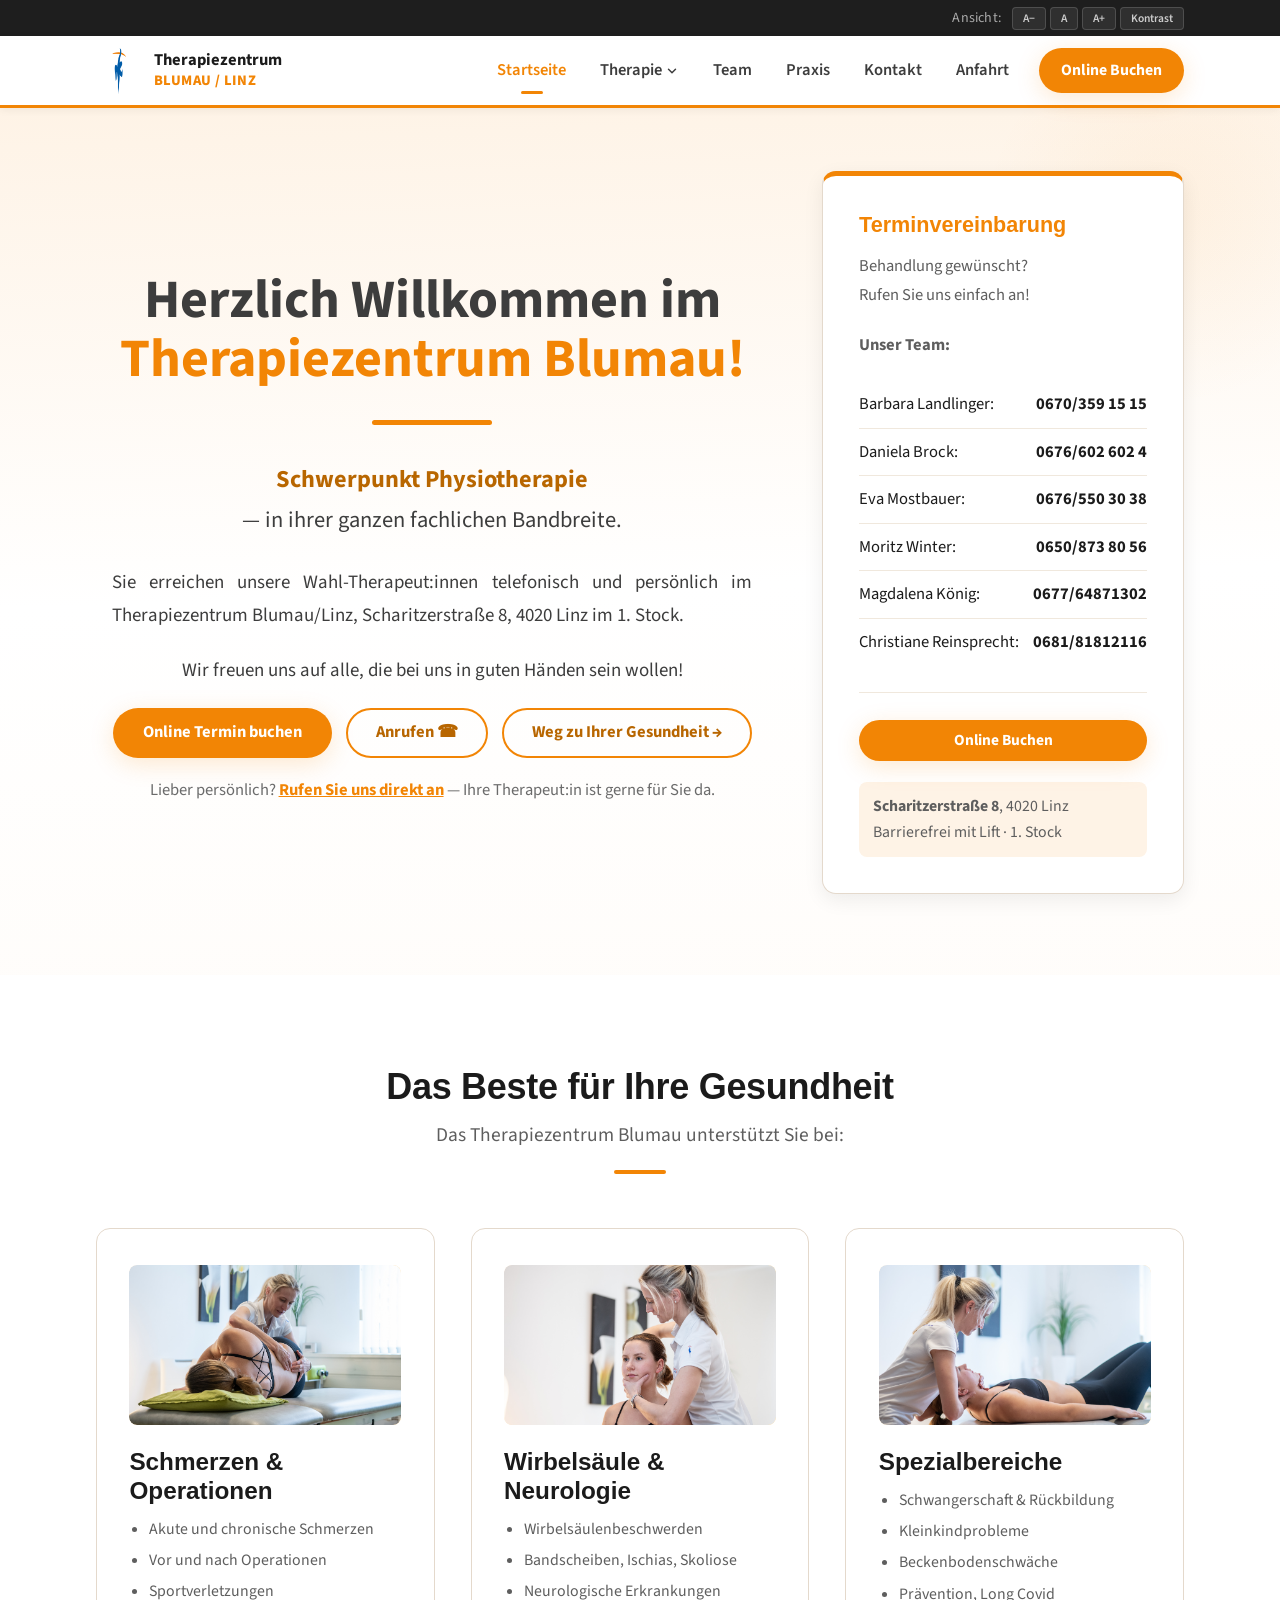
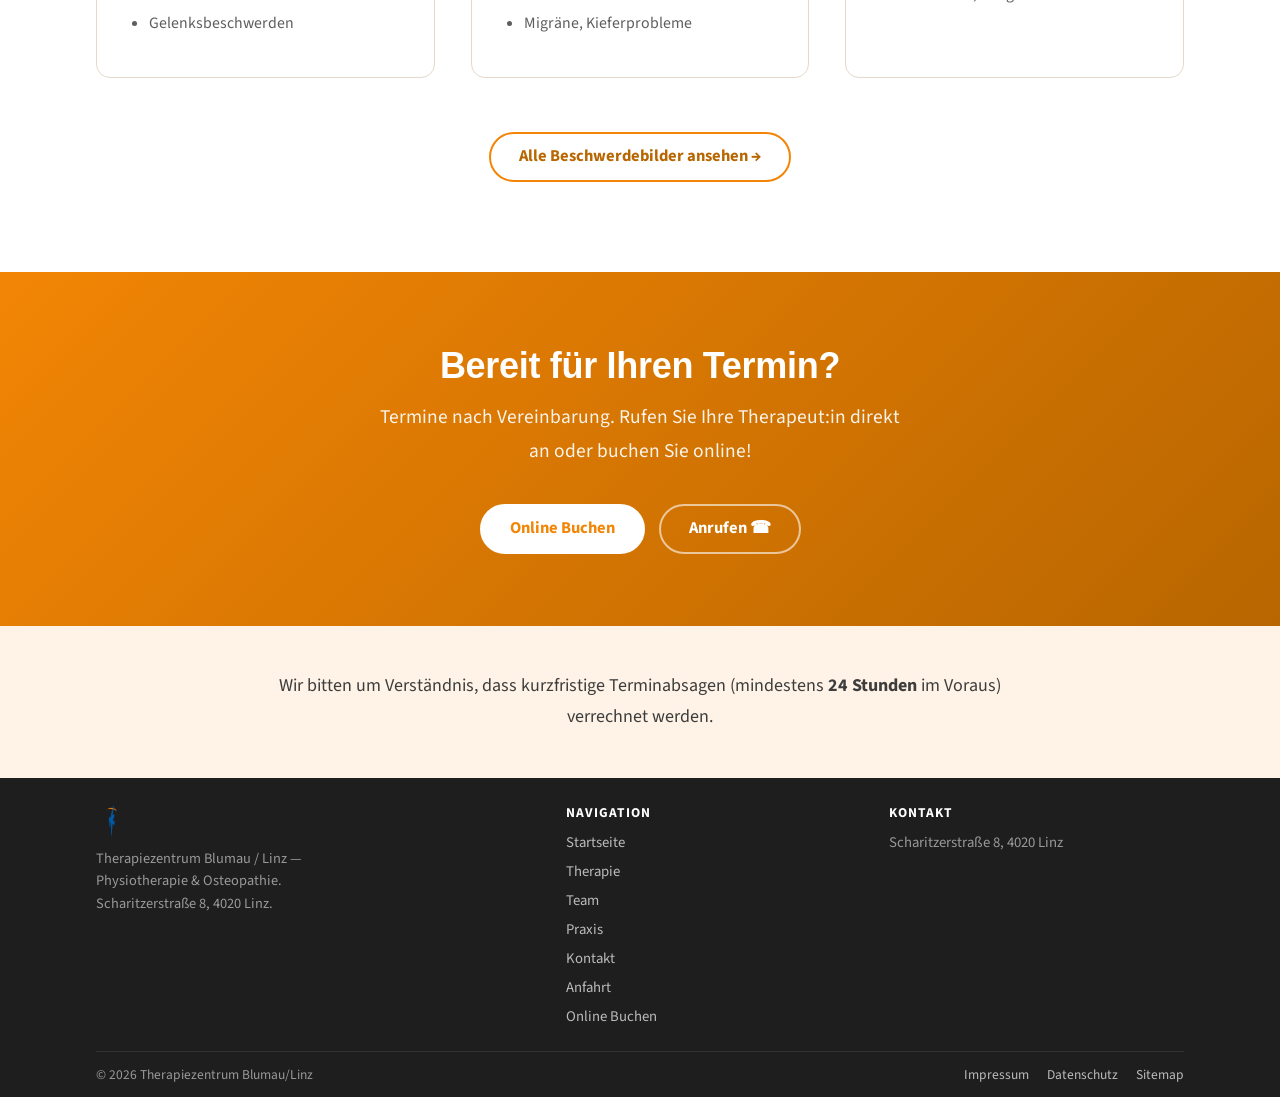
==== commit 42bd8ba2: "Startseite: Willkommen schlicht, mit der Maus Ueberblendung zur Handschrift Wunsch zu Excel-Zeilen 1" ====
--- a/index.html
+++ b/index.html
@@ -73,7 +73,10 @@
     <section class="hero" aria-label="Willkommen">
       <div class="container grid grid--sidebar items-center">
         <div class="reveal">
-          <h1 class="hero__welcome hero__welcome--schlicht">Herzlich Willkommen im<br><span class="accent">Therapiezentrum Blumau!</span></h1>
+          <h1 class="hero__welcome hero__welcome--wechsel">
+            <span class="hero__welcome-text hero__welcome-text--schlicht">Herzlich Willkommen im<br><span class="accent">Therapiezentrum Blumau!</span></span>
+            <span class="hero__welcome-text hero__welcome-text--verspielt" aria-hidden="true">Herzlich Willkommen im<br><span class="accent">Therapiezentrum Blumau!</span></span>
+          </h1>
 
           <p class="hero__lead hero__lead--center">
             <strong>Schwerpunkt Physiotherapie</strong><br>
--- a/css/style.css
+++ b/css/style.css
@@ -156,6 +156,11 @@
 }
 .grid--3 {
   grid-template-columns: repeat(3, 1fr);
+}
+/* Weniger als 3 Karten: mittig statt linksbündig */
+.grid--zentriert {
+  grid-template-columns: repeat(auto-fit, minmax(260px, 360px));
+  justify-content: center;
 }
 .grid--2-1 {
   grid-template-columns: 1.4fr 0.6fr;
@@ -630,35 +635,54 @@
   color: #f28505;
   letter-spacing: 1.5px;
 }
-/* Willkommen – Variante „schlicht": gleiche Schrift wie der Fließtext */
-.hero__welcome--schlicht {
-  font-family: "Source Sans 3", "Segoe UI", Helvetica, Arial, sans-serif;
-  font-weight: 700;
+/* Willkommen: schlicht, beim Darüberfahren mit der Maus Überblendung zur Handschrift.
+   Beide Fassungen liegen übereinander, damit beim Wechsel nichts springt. */
+.hero__welcome--wechsel {
+  display: grid;
+  justify-items: center;
   text-transform: none;
   letter-spacing: 0;
   color: #3d3d3d;
 }
-.hero__welcome--schlicht .accent {
+.hero__welcome--wechsel::after {
+  transition: transform 0.4s ease, width 0.4s ease;
+}
+.hero__welcome-text {
+  grid-area: 1 / 1;
+  align-self: center;
+  transition: opacity 0.4s ease;
+}
+.hero__welcome-text .accent {
   letter-spacing: 0;
 }
-/* Willkommen – Variante „verspielt": Handschrift */
-.hero__welcome--verspielt {
+.hero__welcome-text--schlicht {
+  font-family: "Source Sans 3", "Segoe UI", Helvetica, Arial, sans-serif;
+  font-weight: 700;
+}
+.hero__welcome-text--verspielt {
   font-family: "Caveat", "Segoe Script", cursive;
-  font-size: 3.8rem;
-  font-weight: 700;
-  text-transform: none;
-  letter-spacing: 0;
+  font-size: 1.2em;
+  font-weight: 700;
   line-height: 1;
-  color: #3d3d3d;
-}
-.hero__welcome--verspielt .accent {
-  letter-spacing: 0;
+  opacity: 0;
+}
+.hero__welcome-text--verspielt .accent {
   font-size: 1.15em;
 }
-.hero__welcome--verspielt::after {
+.hero__welcome--wechsel:hover .hero__welcome-text--schlicht {
+  opacity: 0;
+}
+.hero__welcome--wechsel:hover .hero__welcome-text--verspielt {
+  opacity: 1;
+}
+.hero__welcome--wechsel:hover::after {
   width: 160px;
-  height: 4px;
   transform: rotate(-2deg);
+}
+@media (prefers-reduced-motion: reduce) {
+  .hero__welcome-text, .hero__welcome--wechsel::after {
+    transition: none;
+  }
 }
 .hero__lead {
   font-size: 1.15rem;
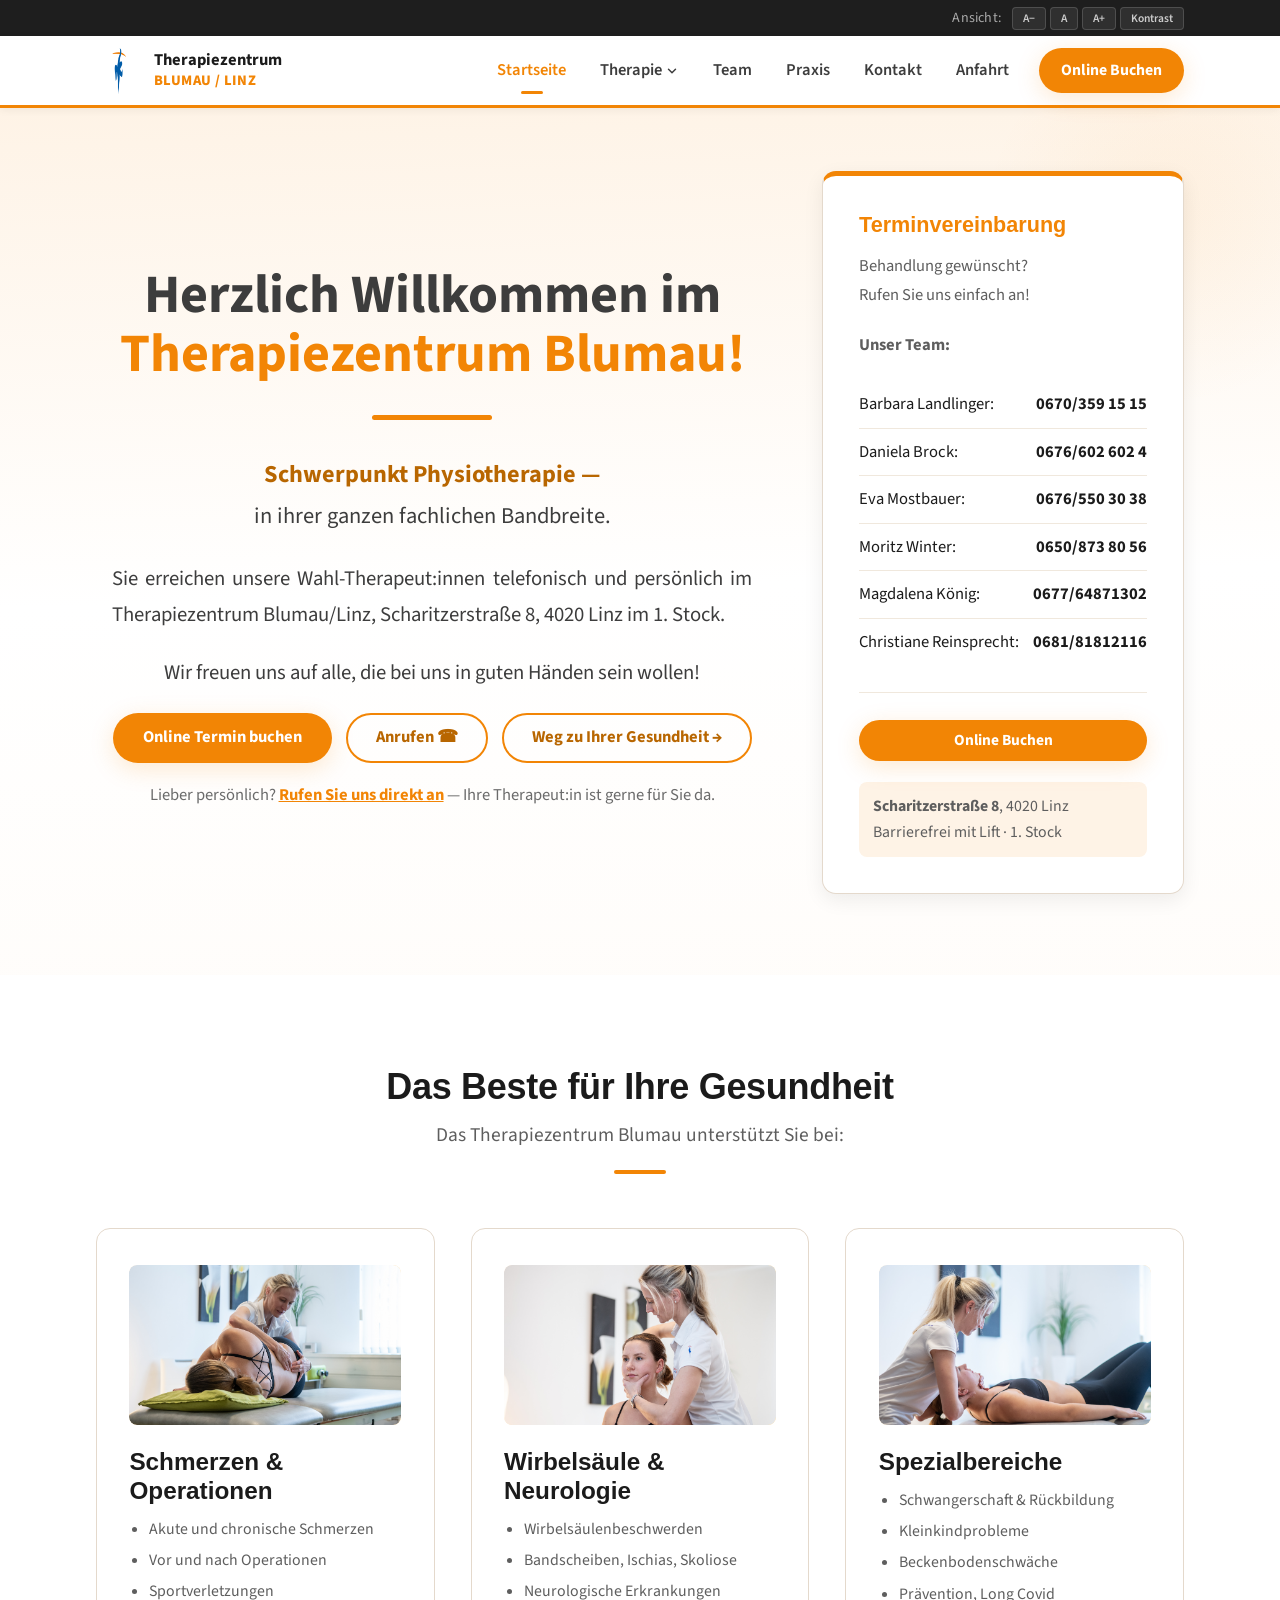
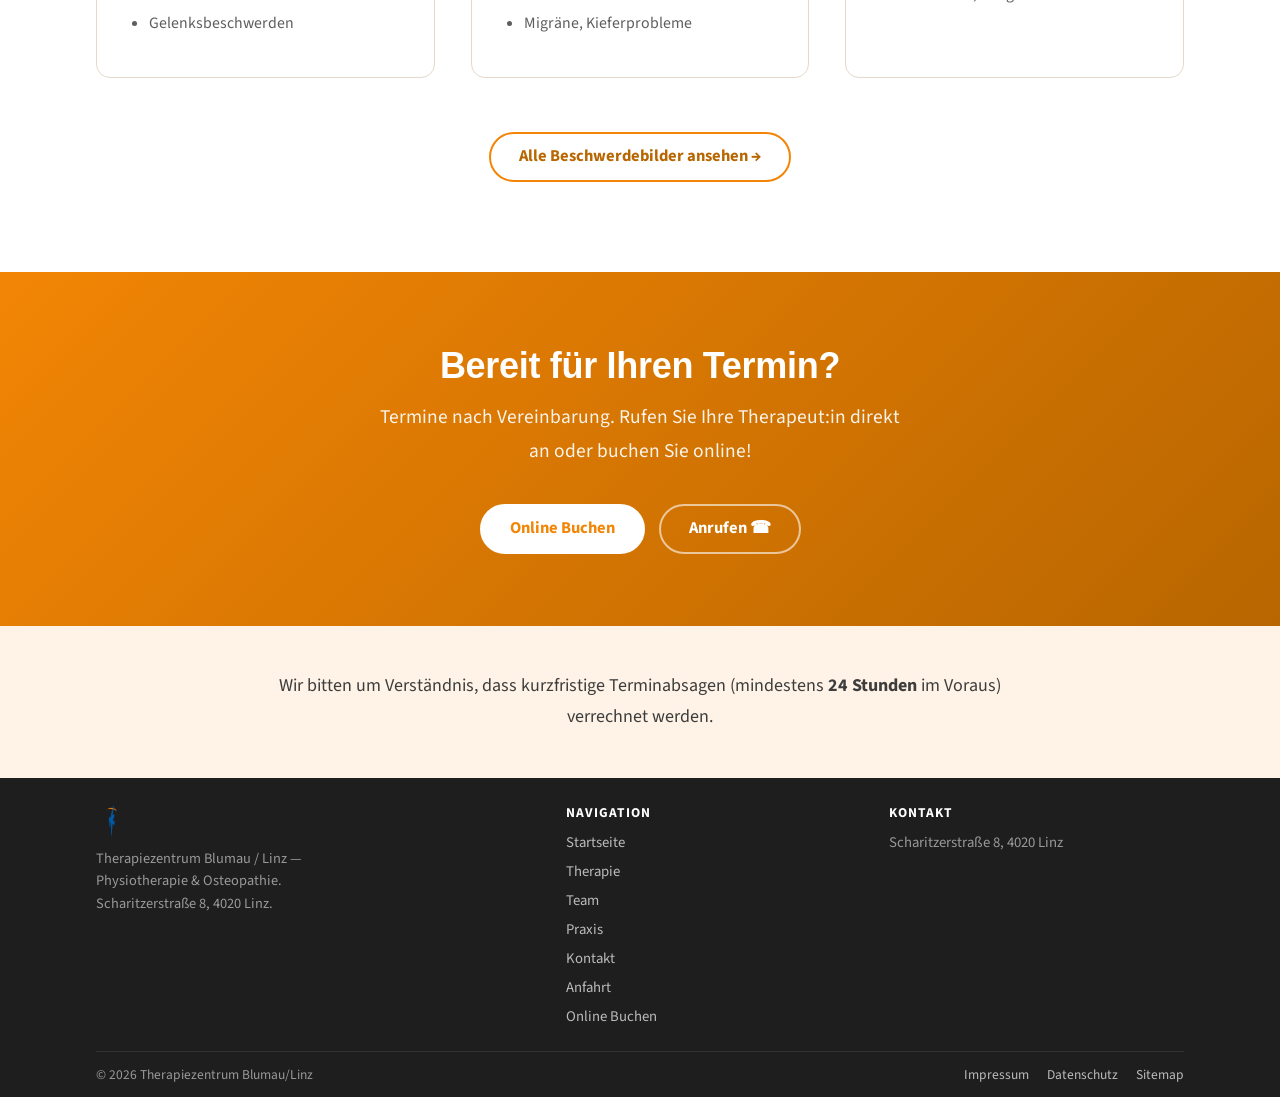
==== commit b195e7b8: "Startseite: Strich ans Ende von "Schwerpunkt Physiotherapie" Wie in Magdalenas Liste (Zeile 30): "Sc" ====
--- a/index.html
+++ b/index.html
@@ -7,7 +7,7 @@
   <meta name="description" content="Therapiezentrum Blumau in Linz. Physiotherapie und Osteopathie. Wahltherapeuten, barrierefrei, Scharitzerstraße 8.">
   <link rel="preconnect" href="https://fonts.googleapis.com">
   <link rel="preconnect" href="https://fonts.gstatic.com" crossorigin>
-  <link href="https://fonts.googleapis.com/css2?family=Playfair+Display:wght@500;700;800&family=Source+Sans+3:wght@400;500;600;700&family=Caveat:wght@700&display=swap" rel="stylesheet">
+  <link href="https://fonts.googleapis.com/css2?family=Source+Sans+3:wght@400;500;600;700&family=Caveat:wght@700&display=swap" rel="stylesheet">
   <link rel="stylesheet" href="css/style.css">
 </head>
 <body>
@@ -79,8 +79,8 @@
           </h1>
 
           <p class="hero__lead hero__lead--center">
-            <strong>Schwerpunkt Physiotherapie</strong><br>
-            — in ihrer ganzen fachlichen Bandbreite.
+            <strong>Schwerpunkt Physiotherapie&nbsp;—</strong><br>
+            in ihrer ganzen fachlichen Bandbreite.
           </p>
 
           <p class="hero__body-text text-justify">
--- a/css/style.css
+++ b/css/style.css
@@ -343,7 +343,7 @@
   align-items: center;
   justify-content: center;
   border-radius: 6px;
-  font-family: "Playfair Display", serif;
+  font-family: "Arial", Helvetica, sans-serif;
   font-weight: 900;
   font-size: 1.55rem;
 }
@@ -703,7 +703,7 @@
   font-size: 1.35rem;
 }
 .hero__body-text {
-  font-size: 1.05rem;
+  font-size: 1.15rem;
   color: #3d3d3d;
   line-height: 1.75;
   max-width: 640px;
@@ -712,6 +712,12 @@
 .text-justify {
   text-align: justify;
   hyphens: auto;
+}
+/* Am Handy zentriert: Blocksatz macht dort zu große Wortlücken */
+@media (max-width: 600px) {
+  .text-justify {
+    text-align: center;
+  }
 }
 .hero__phone-hint {
   margin-top: 0.5rem;
@@ -1075,7 +1081,7 @@
 }
 
 .contact-block .phone-lg {
-  font-family: "Playfair Display", serif;
+  font-family: "Arial", Helvetica, sans-serif;
   font-size: 1.6rem;
   font-weight: 700;
   color: #f28505;
@@ -1271,7 +1277,7 @@
   margin-bottom: 0;
 }
 .step-list__num {
-  font-family: "Playfair Display", serif;
+  font-family: "Arial", Helvetica, sans-serif;
   font-weight: 700;
   font-size: 1.2rem;
   color: #f28505;
@@ -1305,7 +1311,7 @@
   align-items: center;
   justify-content: center;
   border-radius: 5px;
-  font-family: "Playfair Display", serif;
+  font-family: "Arial", Helvetica, sans-serif;
   font-weight: 900;
   font-size: 1rem;
   margin-bottom: 0.4rem;
@@ -1740,7 +1746,7 @@
   to   { transform: scale(1.12); opacity: 1; }
 }
 .splash__name {
-  font-family: "Playfair Display", serif;
+  font-family: "Arial", Helvetica, sans-serif;
   font-size: 1.8rem;
   font-weight: 700;
   color: #2d2d2d;
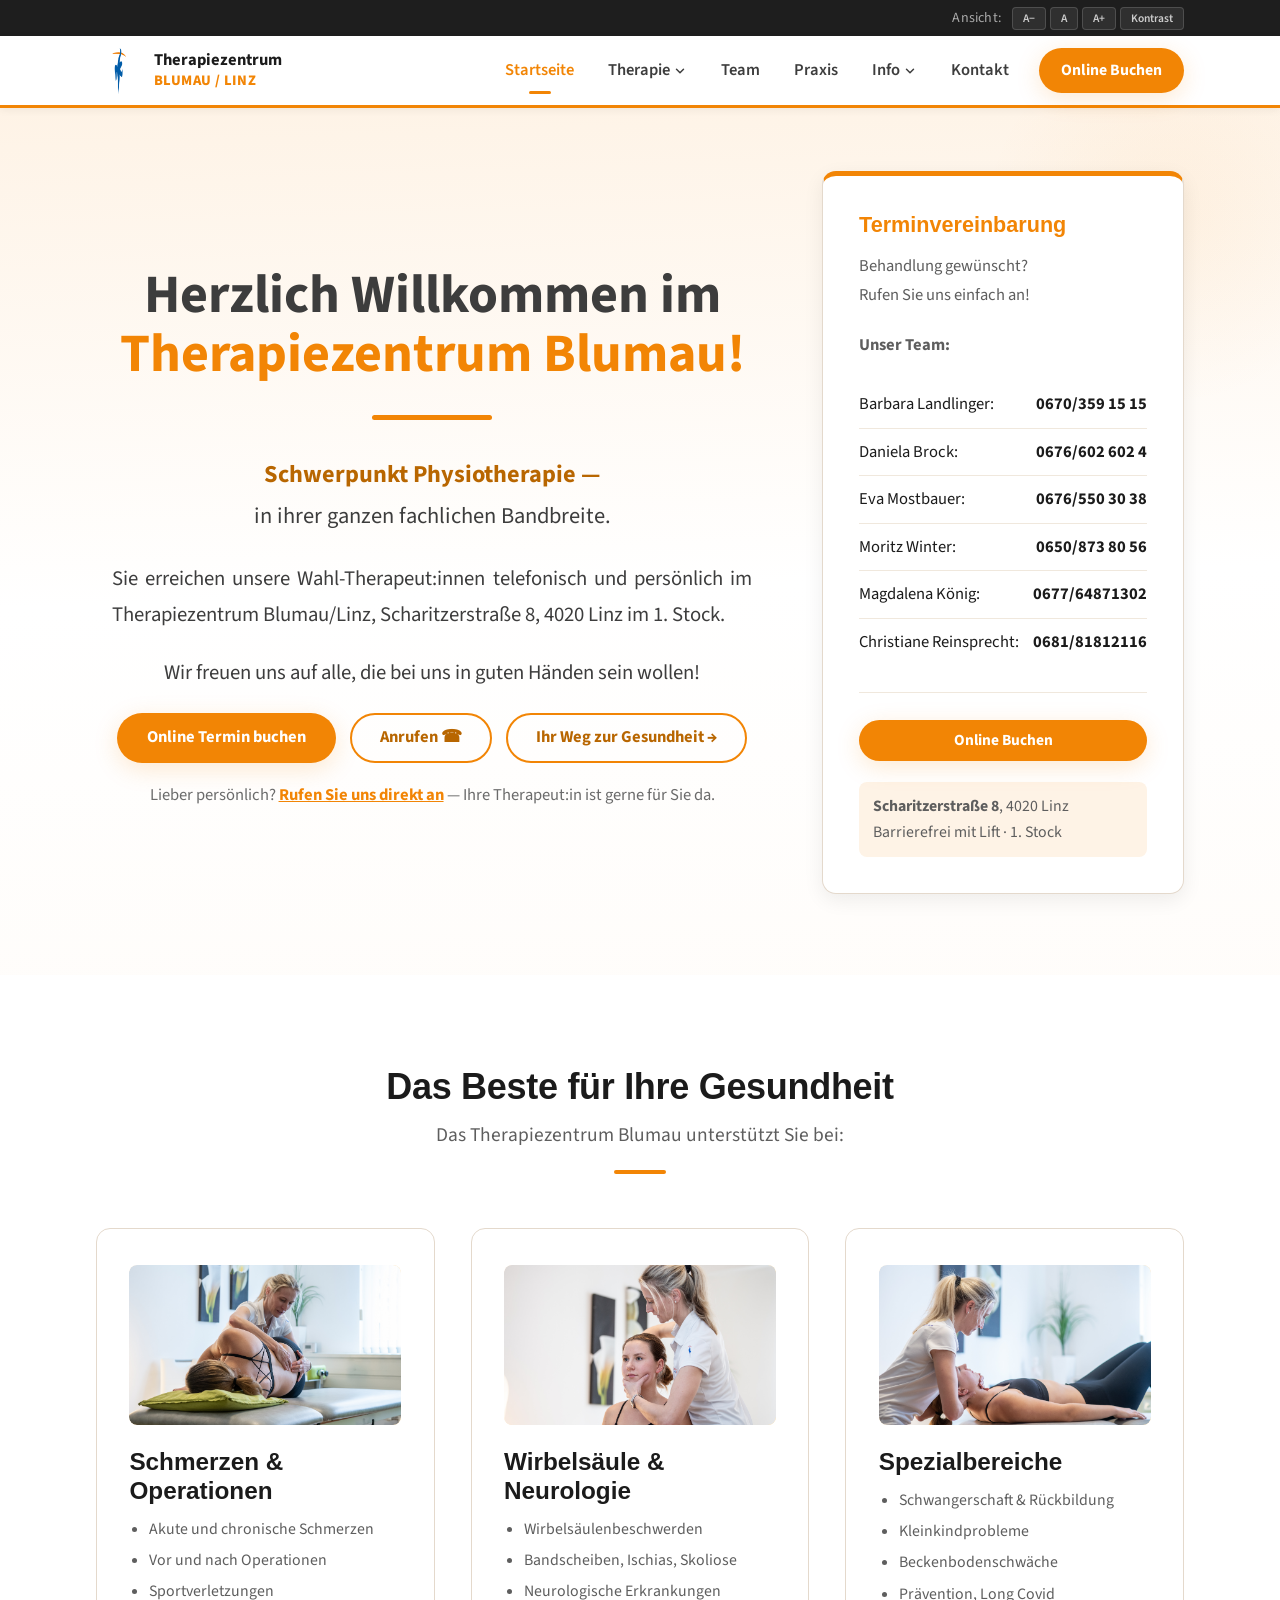
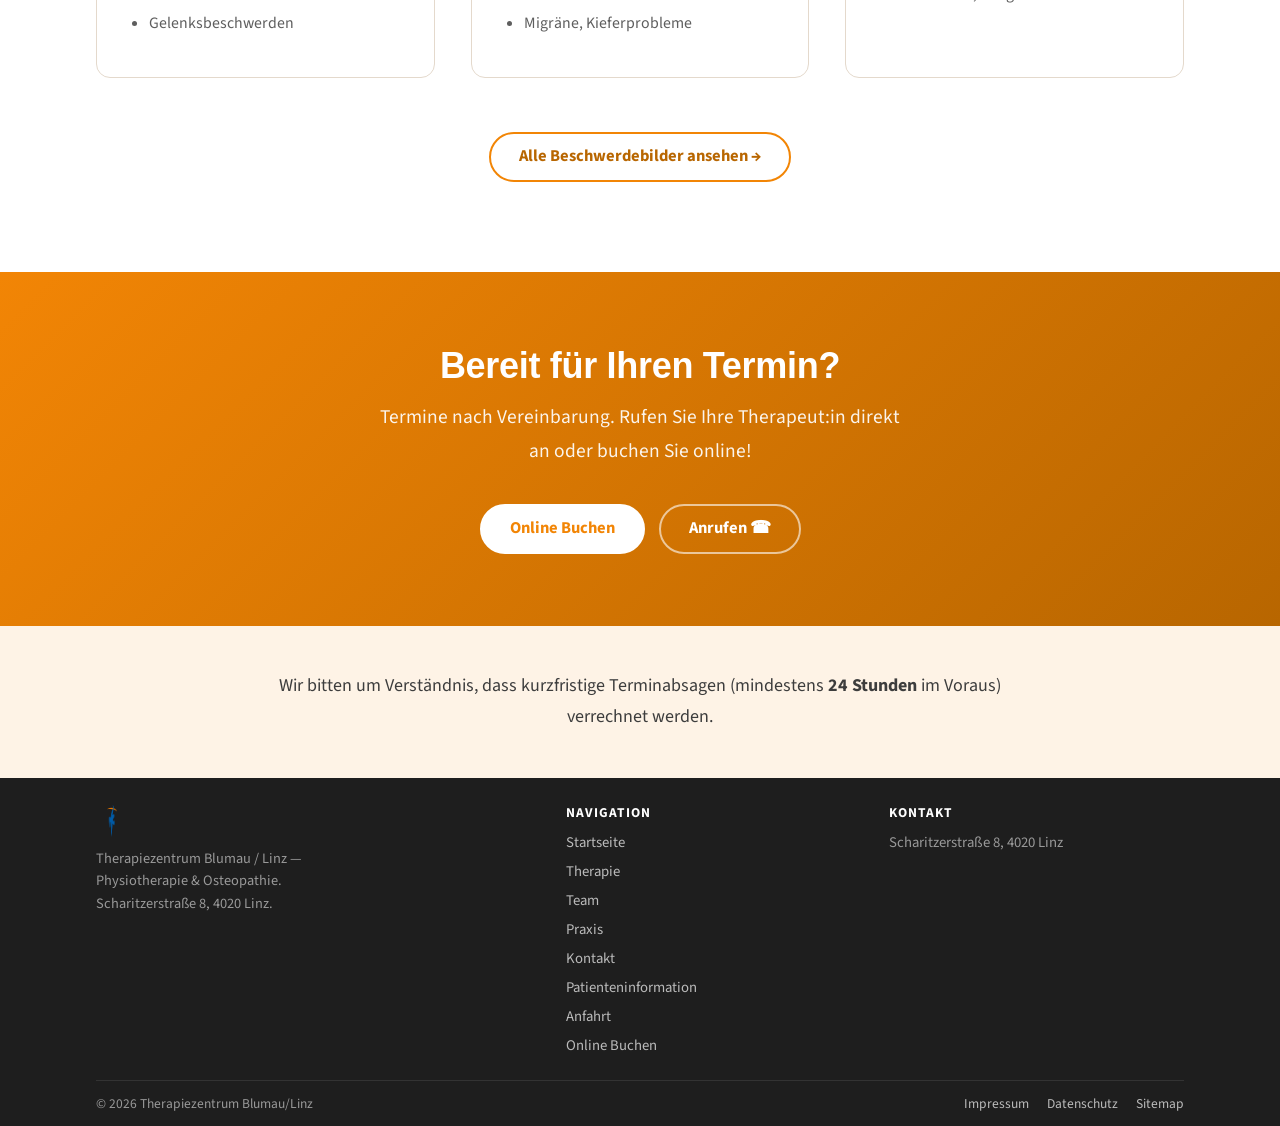
==== commit 28df010a: "Info-Menue: neue Seite Patienteninformation, Anfahrt unter Info Liste Zeilen 71-77 und 100: - Menue:" ====
--- a/index.html
+++ b/index.html
@@ -43,27 +43,7 @@
       <button class="mobile-toggle" aria-label="Menü öffnen" aria-expanded="false">
         <span class="bar"></span><span class="bar"></span><span class="bar"></span>
       </button>
-      <nav class="main-nav" aria-label="Hauptnavigation">
-        <a href="index.html" class="main-nav__link main-nav__link--active">Startseite</a>
-        <div class="nav-dropdown">
-          <a href="therapie.html" class="main-nav__link">Therapie <svg class="nav-caret" width="14" height="14" viewBox="0 0 24 24" fill="none" stroke="currentColor" stroke-width="2.5" stroke-linecap="round" stroke-linejoin="round" aria-hidden="true"><polyline points="6 9 12 15 18 9"/></svg></a>
-          <div class="nav-dropdown__panel" role="menu">
-            <a href="therapie.html#physiotherapie" class="nav-dropdown__item" role="menuitem">
-              <span class="nav-dropdown__item-icon"><svg width="14" height="14" viewBox="0 0 22 22" fill="none" aria-hidden="true"><rect x="8" y="2" width="6" height="18" rx="3" fill="currentColor"/><rect x="2" y="8" width="18" height="6" rx="3" fill="currentColor"/></svg></span>
-              Physiotherapie
-            </a>
-            <a href="therapie.html#osteopathie" class="nav-dropdown__item" role="menuitem">
-              <span class="nav-dropdown__item-icon"><svg width="14" height="14" viewBox="0 0 22 22" fill="none" aria-hidden="true"><circle cx="11" cy="11" r="9" stroke="currentColor" stroke-width="2" fill="none"/><rect x="9" y="5" width="4" height="12" rx="1.5" fill="currentColor"/><rect x="5" y="9" width="12" height="4" rx="1.5" fill="currentColor"/></svg></span>
-              Osteopathie
-            </a>
-          </div>
-        </div>
-        <a href="team.html" class="main-nav__link">Team</a>
-        <a href="praxis.html" class="main-nav__link">Praxis</a>
-        <a href="kontakt.html" class="main-nav__link">Kontakt</a>
-        <a href="anfahrt.html" class="main-nav__link">Anfahrt</a>
-        <a href="buchen.html" class="nav-cta">Online Buchen</a>
-      </nav>
+      <nav class="main-nav" aria-label="Hauptnavigation"><a href="index.html" class="main-nav__link main-nav__link--active">Startseite</a><div class="nav-dropdown"><a href="therapie.html" class="main-nav__link">Therapie <svg class="nav-caret" width="14" height="14" viewBox="0 0 24 24" fill="none" stroke="currentColor" stroke-width="2.5" stroke-linecap="round" stroke-linejoin="round" aria-hidden="true"><polyline points="6 9 12 15 18 9"/></svg></a><div class="nav-dropdown__panel" role="menu"><a href="therapie.html#beschwerdebilder" class="nav-dropdown__item" role="menuitem"><span class="nav-dropdown__item-icon"><svg width="14" height="14" viewBox="0 0 22 22" fill="none" aria-hidden="true"><circle cx="11" cy="11" r="5" fill="currentColor"/></svg></span>Beschwerdebilder</a><a href="therapie.html#physiotherapie" class="nav-dropdown__item" role="menuitem"><span class="nav-dropdown__item-icon"><svg width="14" height="14" viewBox="0 0 22 22" fill="none" aria-hidden="true"><circle cx="11" cy="11" r="5" fill="currentColor"/></svg></span>Physiotherapie</a><a href="therapie.html#osteopathie" class="nav-dropdown__item" role="menuitem"><span class="nav-dropdown__item-icon"><svg width="14" height="14" viewBox="0 0 22 22" fill="none" aria-hidden="true"><circle cx="11" cy="11" r="5" fill="currentColor"/></svg></span>Osteopathie</a></div></div><a href="team.html" class="main-nav__link">Team</a><a href="praxis.html" class="main-nav__link">Praxis</a><div class="nav-dropdown"><a href="patienteninformation.html" class="main-nav__link">Info <svg class="nav-caret" width="14" height="14" viewBox="0 0 24 24" fill="none" stroke="currentColor" stroke-width="2.5" stroke-linecap="round" stroke-linejoin="round" aria-hidden="true"><polyline points="6 9 12 15 18 9"/></svg></a><div class="nav-dropdown__panel" role="menu"><a href="patienteninformation.html" class="nav-dropdown__item" role="menuitem"><span class="nav-dropdown__item-icon"><svg width="14" height="14" viewBox="0 0 22 22" fill="none" aria-hidden="true"><circle cx="11" cy="11" r="5" fill="currentColor"/></svg></span>Patienteninformation</a><a href="anfahrt.html" class="nav-dropdown__item" role="menuitem"><span class="nav-dropdown__item-icon"><svg width="14" height="14" viewBox="0 0 22 22" fill="none" aria-hidden="true"><circle cx="11" cy="11" r="5" fill="currentColor"/></svg></span>Anfahrt</a></div></div><a href="kontakt.html" class="main-nav__link">Kontakt</a><a href="buchen.html" class="nav-cta">Online Buchen</a></nav>
     </div>
   </header>
 
@@ -94,7 +74,7 @@
           <div class="hero__actions">
             <a href="buchen.html" class="btn btn--primary">Online Termin buchen</a>
             <a href="kontakt.html" class="btn btn--outline">Anrufen ☎</a>
-            <a href="praxis.html#verrechnung" class="btn btn--outline">Weg zu Ihrer Gesundheit →</a>
+            <a href="patienteninformation.html" class="btn btn--outline">Ihr Weg zur Gesundheit →</a>
           </div>
           <p class="hero__phone-hint text-sm">
             Lieber persönlich? <a href="kontakt.html">Rufen Sie uns direkt an</a> — Ihre Therapeut:in ist gerne für Sie da.
@@ -223,7 +203,7 @@
             <li><a href="team.html">Team</a></li>
             <li><a href="praxis.html">Praxis</a></li>
             <li><a href="kontakt.html">Kontakt</a></li>
-            <li><a href="anfahrt.html">Anfahrt</a></li>
+            <li><a href="patienteninformation.html">Patienteninformation</a></li><li><a href="anfahrt.html">Anfahrt</a></li>
             <li><a href="buchen.html">Online Buchen</a></li>
           </ul>
         </nav>
--- a/css/style.css
+++ b/css/style.css
@@ -2275,6 +2275,17 @@
   color: #5e5e5e;
   line-height: 1.65;
   margin: 0;
+  text-align: justify;
+  hyphens: auto;
+}
+.profile-modal__section p + p {
+  margin-top: 0.6rem;
+}
+/* Am Handy linksbündig: Blocksatz macht bei langem Text zu große Wortlücken */
+@media (max-width: 600px) {
+  .profile-modal__section p {
+    text-align: left;
+  }
 }
 
 /* ── Team Profile Cards (full-width, detailed) ───────────── */
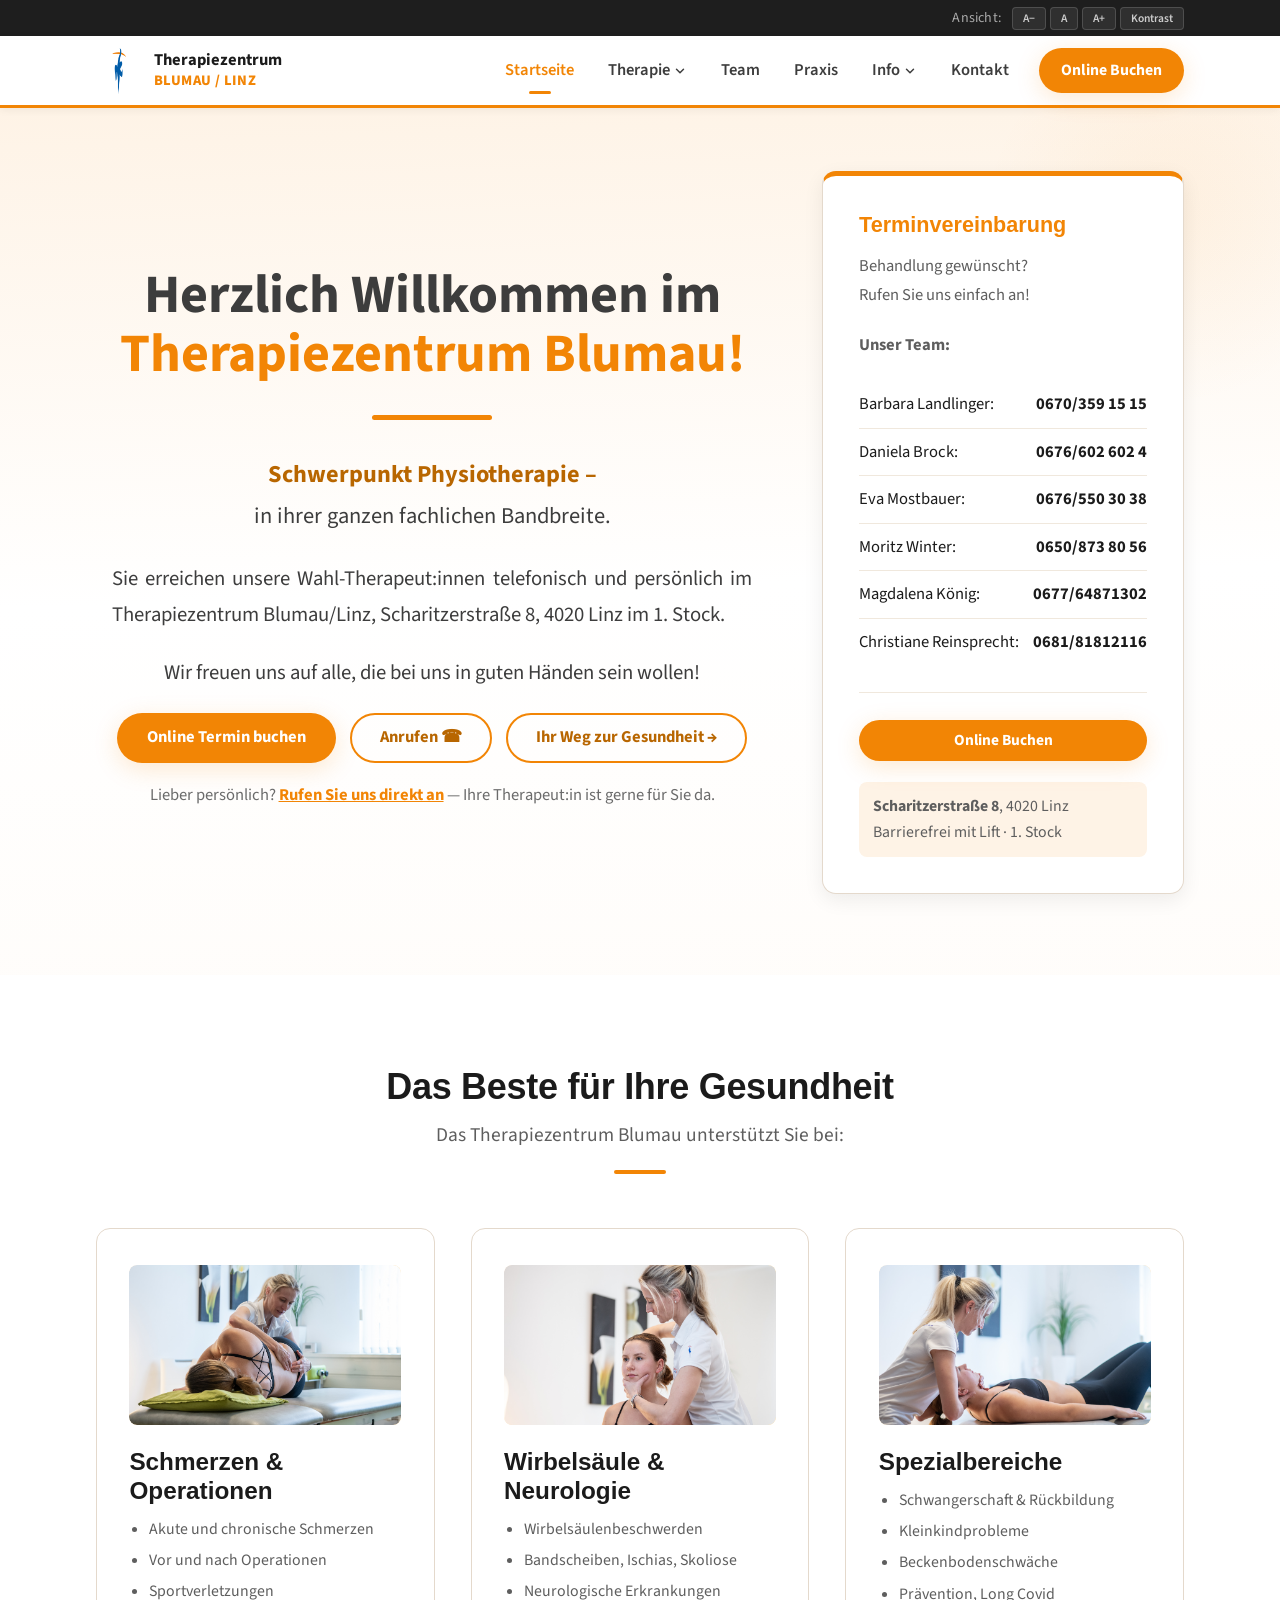
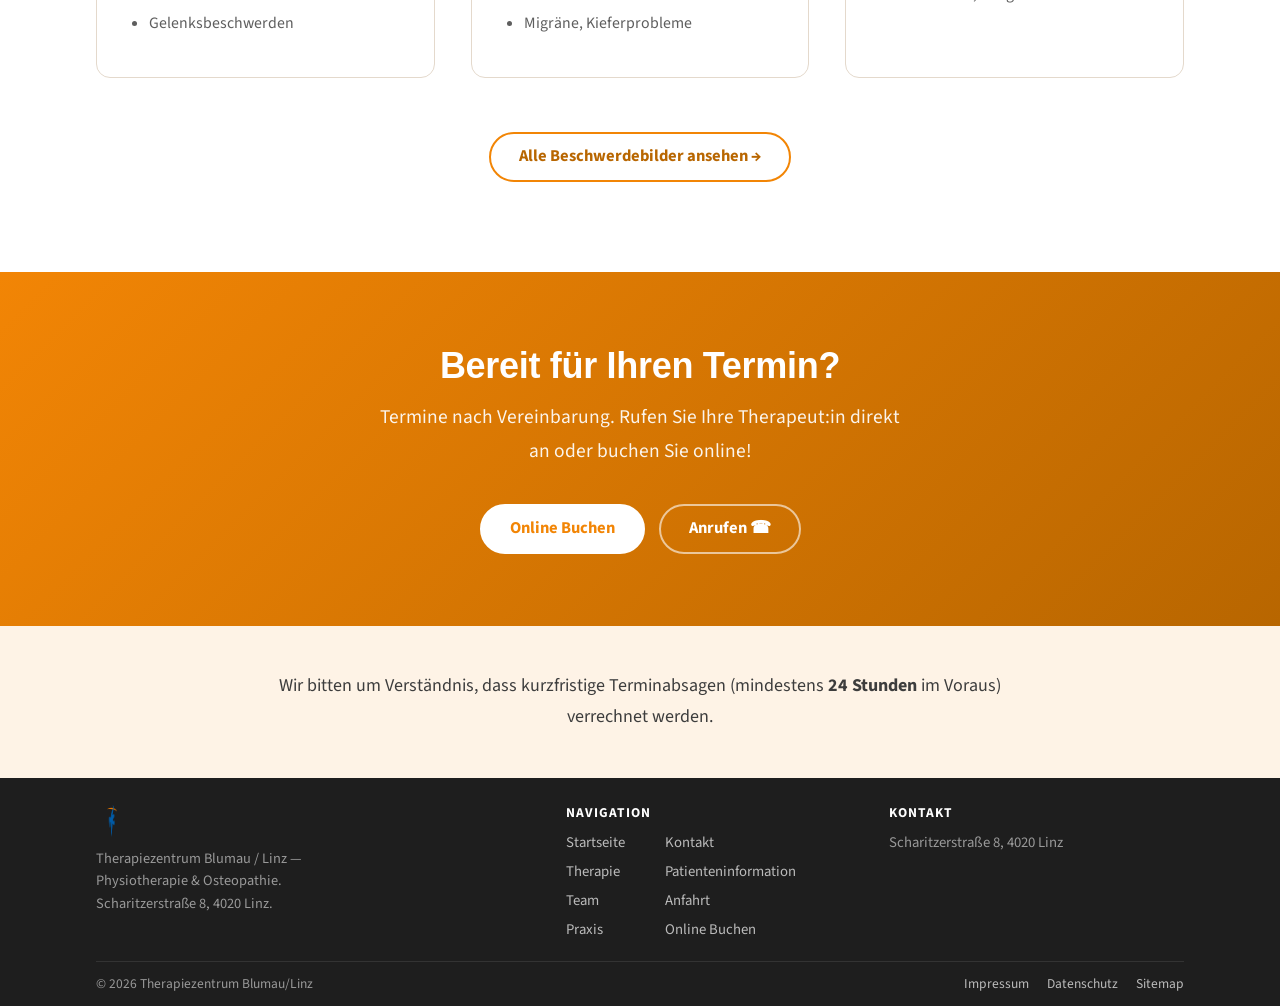
==== commit 56da67a9: "Startseite: kuerzerer Strich nach "Schwerpunkt Physiotherapie" Gedankenstrich (–) statt langem Stric" ====
--- a/index.html
+++ b/index.html
@@ -59,7 +59,7 @@
           </h1>
 
           <p class="hero__lead hero__lead--center">
-            <strong>Schwerpunkt Physiotherapie&nbsp;—</strong><br>
+            <strong>Schwerpunkt Physiotherapie&nbsp;–</strong><br>
             in ihrer ganzen fachlichen Bandbreite.
           </p>
 
--- a/css/style.css
+++ b/css/style.css
@@ -976,28 +976,119 @@
   color: #3d3d3d;
   line-height: 1.8;
 }
-/* ── Beschwerdebilder photo grid ─────────────────────────── */
-.complaint-grid {
-  display: grid;
-  grid-template-columns: repeat(4, 1fr);
-  gap: 0.7rem;
-  margin-top: 1.5rem;
+/* ── Beschwerdebilder: Karussell (Liste Zeilen 18, 78, 79, 81) ──
+   Ein Hauptbild in der Mitte (so groß wie die Bilder auf der Startseite),
+   links und rechts ein halbes, unscharfes Vorschaubild. Endlos, nur per Klick,
+   kein Effekt beim Darüberfahren mit der Maus. */
+.complaint-carousel {
+  --sw: 272px;   /* Breite Hauptbild */
+  --sh: 160px;   /* Höhe Hauptbild */
+  --gap: 16px;
+  position: relative;
+  max-width: calc(2 * var(--sw) + 2 * var(--gap));
+  height: var(--sh);
+  margin: 0 auto 2.5rem;
+}
+.complaint-carousel__track {
+  position: relative;
+  height: 100%;
+  overflow: hidden;
   list-style: none;
+  margin: 0;
   padding: 0;
 }
 .complaint-card {
-  position: relative;
+  position: absolute;
+  top: 0;
+  left: 50%;
+  width: var(--sw);
+  height: 100%;
+  transform: translateX(-50%);
   border-radius: 12px;
   overflow: hidden;
-  aspect-ratio: 4 / 3;
   background-size: cover;
   background-position: center;
-  transition: transform 0.35s cubic-bezier(0.22, 1, 0.36, 1),
-              box-shadow 0.35s cubic-bezier(0.22, 1, 0.36, 1);
-}
-.complaint-card:hover {
-  transform: scale(1.03);
-  box-shadow: 0 10px 32px rgba(0, 0, 0, 0.18);
+  opacity: 0;
+  pointer-events: none;
+  transition: left 0.45s cubic-bezier(0.22, 1, 0.36, 1),
+              opacity 0.45s ease,
+              filter 0.45s ease;
+}
+.complaint-card.is-current {
+  opacity: 1;
+  z-index: 2;
+}
+.complaint-card.is-prev,
+.complaint-card.is-next {
+  opacity: 0.75;
+  filter: blur(3px);
+  pointer-events: auto;
+  cursor: pointer;
+  z-index: 1;
+}
+.complaint-card.is-prev  { left: calc(50% - var(--sw) - var(--gap)); }
+.complaint-card.is-next  { left: calc(50% + var(--sw) + var(--gap)); }
+.complaint-card.is-before { left: calc(50% - 2 * (var(--sw) + var(--gap))); }
+.complaint-card.is-after  { left: calc(50% + 2 * (var(--sw) + var(--gap))); }
+.complaint-card.is-prev span,
+.complaint-card.is-next span { opacity: 0; }
+.complaint-carousel__btn {
+  position: absolute;
+  top: 50%;
+  transform: translateY(-50%);
+  z-index: 3;
+  width: 42px;
+  height: 42px;
+  border: none;
+  border-radius: 50%;
+  background: #ffffff;
+  color: #f28505;
+  box-shadow: 0 2px 10px rgba(0, 0, 0, 0.2);
+  display: flex;
+  align-items: center;
+  justify-content: center;
+  cursor: pointer;
+}
+.complaint-carousel__btn--prev { left: 6px; }
+.complaint-carousel__btn--next { right: 6px; }
+.complaint-carousel__btn:focus-visible {
+  outline: 3px solid #f28505;
+  outline-offset: 2px;
+}
+@media (max-width: 600px) {
+  .complaint-carousel {
+    --sw: 76%;
+    --sh: 150px;
+    --gap: 10px;
+    max-width: 100%;
+  }
+  .complaint-carousel__btn { width: 36px; height: 36px; }
+  .complaint-carousel__btn--prev { left: 2px; }
+  .complaint-carousel__btn--next { right: 2px; }
+}
+@media (prefers-reduced-motion: reduce) {
+  .complaint-card { transition: none; }
+}
+.sr-only {
+  position: absolute;
+  width: 1px;
+  height: 1px;
+  padding: 0;
+  margin: -1px;
+  overflow: hidden;
+  clip: rect(0, 0, 0, 0);
+  white-space: nowrap;
+  border: 0;
+}
+/* Therapie: Kopfbereich schmäler, Schrift kleiner (Zeile 81) */
+.page-header--kompakt {
+  padding: 1.4rem 0 1.2rem;
+}
+.page-header--kompakt h1 {
+  font-size: 2rem;
+}
+.page-header--kompakt + .section {
+  padding-top: 2rem;
 }
 .complaint-card::after {
   content: '';
@@ -1022,12 +1113,6 @@
   line-height: 1.35;
   z-index: 1;
 }
-@media (max-width: 880px) {
-  .complaint-grid { grid-template-columns: repeat(3, 1fr); }
-}
-@media (max-width: 580px) {
-  .complaint-grid { grid-template-columns: repeat(2, 1fr); }
-}
 
 /* ── Therapy accordion checklist ────────────────────────── */
 .therapy-detail__list {
@@ -1300,7 +1385,16 @@
   display: grid;
   grid-template-columns: 1.5fr 1fr 1fr;
   gap: 1.5rem;
-  margin-bottom: 1rem;
+  margin-bottom: 0.8rem;
+  align-items: start;
+}
+/* Navigation in 2 Spalten (je 4 Links, von oben nach unten), damit die Fußzeile niedriger ist */
+.site-footer nav ul {
+  display: grid;
+  grid-template-rows: repeat(4, auto);
+  grid-auto-flow: column;
+  grid-auto-columns: max-content;
+  column-gap: 2.2rem;
 }
 .site-footer__brand .logo__icon {
   width: 32px;
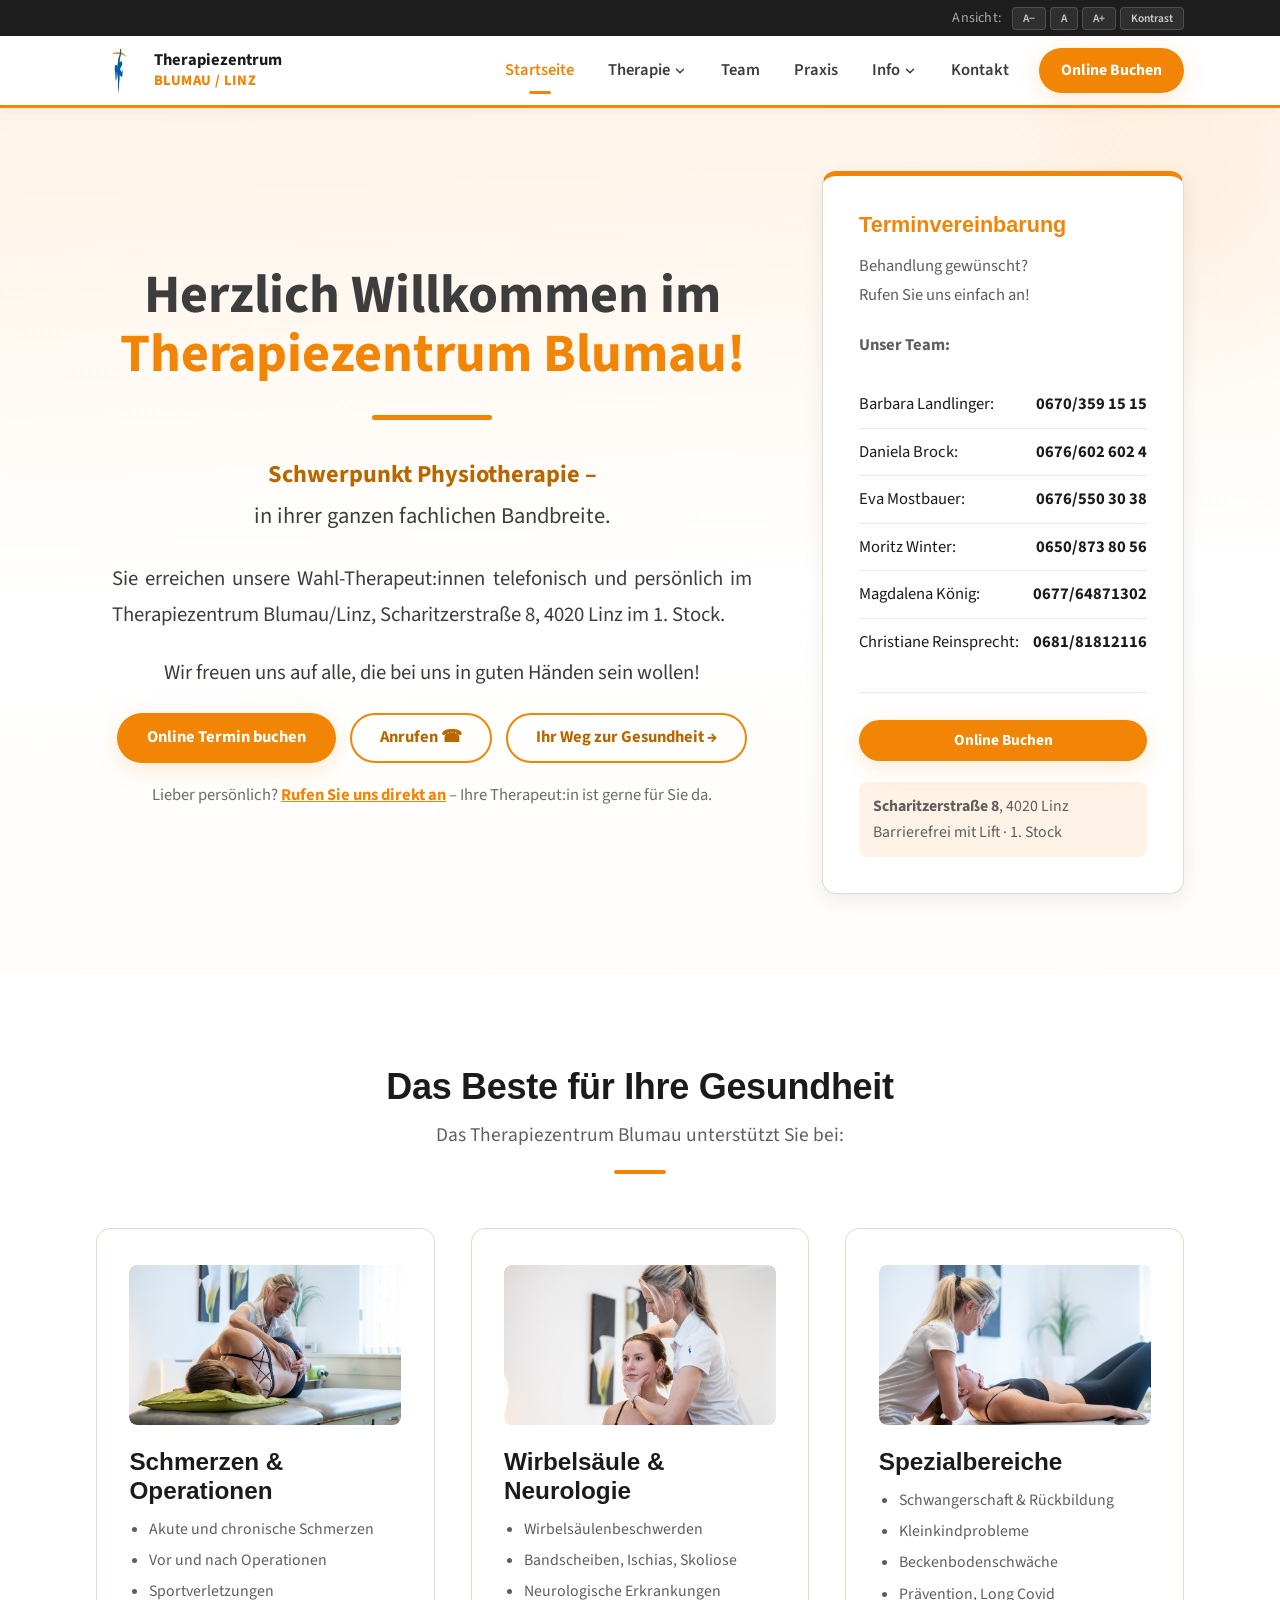
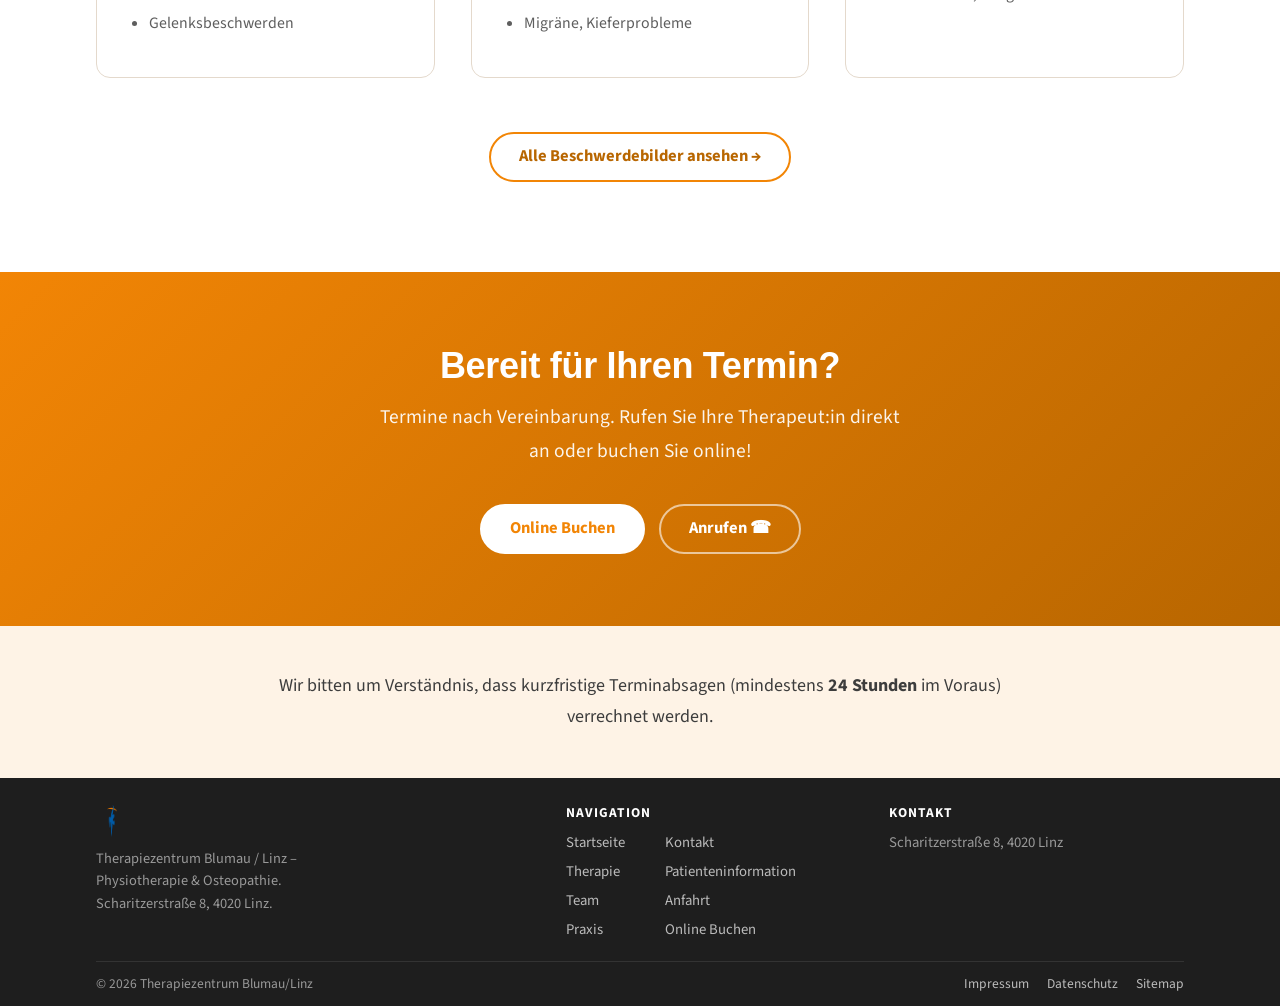
==== commit f4d2c23e: "Anrufen ueberall bei Termin-Kaesten, gleiche Symbole Physio/Osteo, kuerzere Striche - "Anrufen" (zu " ====
--- a/index.html
+++ b/index.html
@@ -3,8 +3,8 @@
 <head>
   <meta charset="UTF-8">
   <meta name="viewport" content="width=device-width, initial-scale=1.0">
-  <title>Therapiezentrum Blumau / Linz — Physiotherapie & Osteopathie</title>
-  <meta name="description" content="Therapiezentrum Blumau in Linz. Physiotherapie und Osteopathie. Wahltherapeuten, barrierefrei, Scharitzerstraße 8.">
+  <title>Therapiezentrum Blumau / Linz – Physiotherapie & Osteopathie</title>
+  <meta name="description" content="Therapiezentrum Blumau in Linz. Physiotherapie und Osteopathie. Wahltherapeut:innen, barrierefrei, Scharitzerstraße 8.">
   <link rel="preconnect" href="https://fonts.googleapis.com">
   <link rel="preconnect" href="https://fonts.gstatic.com" crossorigin>
   <link href="https://fonts.googleapis.com/css2?family=Source+Sans+3:wght@400;500;600;700&family=Caveat:wght@700&display=swap" rel="stylesheet">
@@ -73,11 +73,11 @@
 
           <div class="hero__actions">
             <a href="buchen.html" class="btn btn--primary">Online Termin buchen</a>
-            <a href="kontakt.html" class="btn btn--outline">Anrufen ☎</a>
+            <a href="kontakt.html#direktkontakt" class="btn btn--outline">Anrufen ☎</a>
             <a href="patienteninformation.html" class="btn btn--outline">Ihr Weg zur Gesundheit →</a>
           </div>
           <p class="hero__phone-hint text-sm">
-            Lieber persönlich? <a href="kontakt.html">Rufen Sie uns direkt an</a> — Ihre Therapeut:in ist gerne für Sie da.
+            Lieber persönlich? <a href="kontakt.html">Rufen Sie uns direkt an</a> – Ihre Therapeut:in ist gerne für Sie da.
           </p>
         </div>
 
@@ -169,7 +169,7 @@
         <p>Termine nach Vereinbarung. Rufen Sie Ihre Therapeut:in direkt an oder buchen Sie online!</p>
         <div class="cta-banner__actions">
           <a href="buchen.html" class="btn btn--white">Online Buchen</a>
-          <a href="kontakt.html" class="btn btn--white-outline">Anrufen ☎</a>
+          <a href="kontakt.html#direktkontakt" class="btn btn--white-outline">Anrufen ☎</a>
         </div>
       </div>
     </section>
@@ -193,7 +193,7 @@
           <div class="logo__icon">
             <img src="images/logo 2011 Manderl rev00.png" alt="" aria-hidden="true">
           </div>
-          <p>Therapiezentrum Blumau / Linz — Physiotherapie & Osteopathie. Scharitzerstraße&nbsp;8, 4020&nbsp;Linz.</p>
+          <p>Therapiezentrum Blumau / Linz – Physiotherapie & Osteopathie. Scharitzerstraße&nbsp;8, 4020&nbsp;Linz.</p>
         </div>
         <nav aria-label="Footer Navigation">
           <h4>Navigation</h4>
--- a/css/style.css
+++ b/css/style.css
@@ -911,6 +911,17 @@
   font-size: 0.88rem;
   color: #1b1b1b;
   transition: 0.3s cubic-bezier(0.22, 1, 0.36, 1);
+}
+/* Bei Therapeut:innen ohne Online-Buchung ist der Telefon-Button der Haupt-Button: orange */
+.phone-btn--orange {
+  background: #f28505;
+  border-color: #f28505;
+  color: #ffffff;
+}
+.phone-btn.phone-btn--orange:hover {
+  background: #b86600;
+  border-color: #b86600;
+  color: #ffffff;
 }
 .phone-btn:hover {
   border-color: #f28505;
